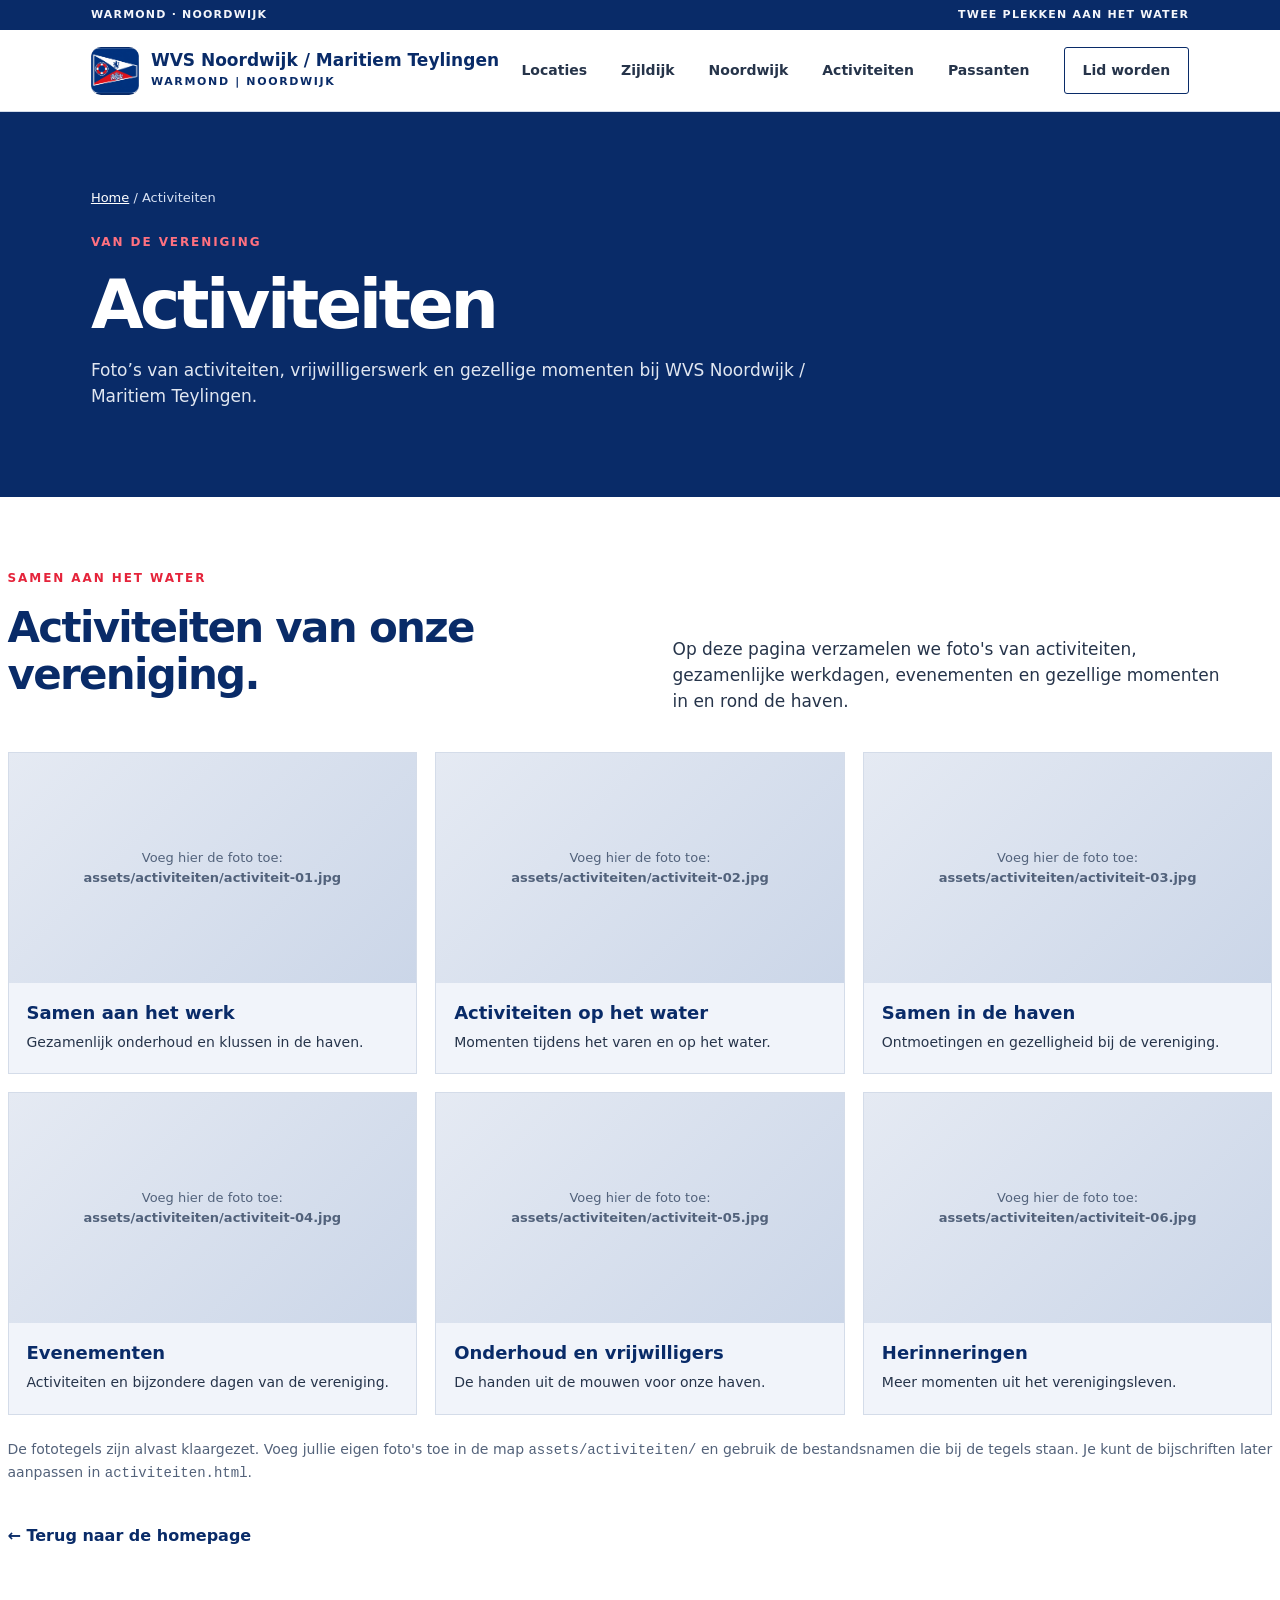
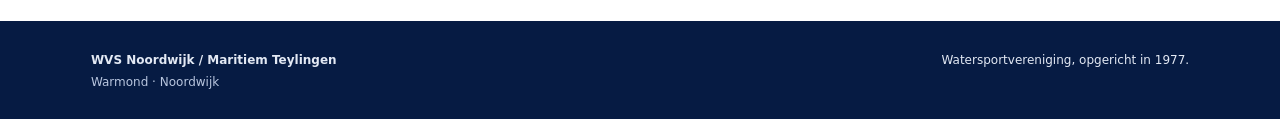
==== activiteiten.html @ 2f52b484 "Add files via upload" ====
<!doctype html><html lang="nl"><head><meta charset="utf-8"><meta name="viewport" content="width=device-width, initial-scale=1"><meta name="description" content="Activiteiten – WVS Noordwijk / Maritiem Teylingen"><title>Activiteiten | WVS Noordwijk / Maritiem Teylingen</title><link rel="stylesheet" href="styles.css"><link rel="icon" type="image/png" href="assets/favicon.png"></head><body><div class="topbar"><div>WARMOND · NOORDWIJK</div><div>TWEE PLEKKEN AAN HET WATER</div></div>
<header class="site-header">
  <a class="brand" href="index.html" aria-label="WVS Noordwijk / Maritiem Teylingen home"><span class="brand-mark"><img src="assets/logo-maritiem.png" alt="Logo Maritiem Teylingen"></span><span><strong>WVS Noordwijk / Maritiem Teylingen</strong><small>WARMOND | NOORDWIJK</small></span></a>
  <button class="menu-toggle" aria-expanded="false" aria-controls="main-nav">Menu</button>
  <nav id="main-nav"><a href="index.html#locaties">Locaties</a><a href="zijldijk.html">Zijldijk</a><a href="noordwijk.html">Noordwijk</a><a href="activiteiten.html">Activiteiten</a><a href="index.html#passanten">Passanten</a><a class="nav-button" href="index.html#lid-worden">Lid worden</a></nav>
</header><main><section class="page-hero"><div class="breadcrumb"><a href="index.html">Home</a> / Activiteiten</div><p class="eyebrow">VAN DE VERENIGING</p><h1>Activiteiten</h1><p class="lead">Foto’s van activiteiten, vrijwilligerswerk en gezellige momenten bij WVS Noordwijk / Maritiem Teylingen.</p></section><section class="page-content"><div class="intro"><div><p class="eyebrow">SAMEN AAN HET WATER</p><h2>Activiteiten van onze vereniging.</h2></div><p>Op deze pagina verzamelen we foto's van activiteiten, gezamenlijke werkdagen, evenementen en gezellige momenten in en rond de haven.</p></div><div class="activity-gallery">
<article class="activity-tile"><div class="activity-photo"><img data-optional-photo src="assets/activiteiten/activiteit-01.jpg" alt="Samen aan het werk"><div class="photo-placeholder" style="display:none">Voeg hier de foto toe:<br><strong>assets/activiteiten/activiteit-01.jpg</strong></div></div><div class="activity-caption"><h3>Samen aan het werk</h3><p>Gezamenlijk onderhoud en klussen in de haven.</p></div></article><article class="activity-tile"><div class="activity-photo"><img data-optional-photo src="assets/activiteiten/activiteit-02.jpg" alt="Activiteiten op het water"><div class="photo-placeholder" style="display:none">Voeg hier de foto toe:<br><strong>assets/activiteiten/activiteit-02.jpg</strong></div></div><div class="activity-caption"><h3>Activiteiten op het water</h3><p>Momenten tijdens het varen en op het water.</p></div></article><article class="activity-tile"><div class="activity-photo"><img data-optional-photo src="assets/activiteiten/activiteit-03.jpg" alt="Samen in de haven"><div class="photo-placeholder" style="display:none">Voeg hier de foto toe:<br><strong>assets/activiteiten/activiteit-03.jpg</strong></div></div><div class="activity-caption"><h3>Samen in de haven</h3><p>Ontmoetingen en gezelligheid bij de vereniging.</p></div></article><article class="activity-tile"><div class="activity-photo"><img data-optional-photo src="assets/activiteiten/activiteit-04.jpg" alt="Evenementen"><div class="photo-placeholder" style="display:none">Voeg hier de foto toe:<br><strong>assets/activiteiten/activiteit-04.jpg</strong></div></div><div class="activity-caption"><h3>Evenementen</h3><p>Activiteiten en bijzondere dagen van de vereniging.</p></div></article><article class="activity-tile"><div class="activity-photo"><img data-optional-photo src="assets/activiteiten/activiteit-05.jpg" alt="Onderhoud en vrijwilligers"><div class="photo-placeholder" style="display:none">Voeg hier de foto toe:<br><strong>assets/activiteiten/activiteit-05.jpg</strong></div></div><div class="activity-caption"><h3>Onderhoud en vrijwilligers</h3><p>De handen uit de mouwen voor onze haven.</p></div></article><article class="activity-tile"><div class="activity-photo"><img data-optional-photo src="assets/activiteiten/activiteit-06.jpg" alt="Herinneringen"><div class="photo-placeholder" style="display:none">Voeg hier de foto toe:<br><strong>assets/activiteiten/activiteit-06.jpg</strong></div></div><div class="activity-caption"><h3>Herinneringen</h3><p>Meer momenten uit het verenigingsleven.</p></div></article></div><p class="activity-note">De fototegels zijn alvast klaargezet. Voeg jullie eigen foto's toe in de map <code>assets/activiteiten/</code> en gebruik de bestandsnamen die bij de tegels staan. Je kunt de bijschriften later aanpassen in <code>activiteiten.html</code>.</p><a class="back-link" href="index.html">← Terug naar de homepage</a></section></main><footer><div><strong>WVS Noordwijk / Maritiem Teylingen</strong><span>Warmond · Noordwijk</span></div><div>Watersportvereniging, opgericht in 1977.</div></footer>
<script src="script.js"></script></body></html>
---- styles.css ----
:root{--navy:#092b68;--red:#e5243b;--text:#26344a;--aqua:#e5243b;--aqua-light:#f1f4fa;--line:#d4dce9;--max:1265px}
*{box-sizing:border-box}html{scroll-behavior:smooth}body{margin:0;font-family:Inter,ui-sans-serif,system-ui,-apple-system,"Segoe UI",sans-serif;color:var(--text);background:#ffffff;line-height:1.55}a{color:inherit}.topbar{height:30px;background:var(--navy);color:#f4f6fb;display:flex;justify-content:space-between;align-items:center;padding:0 7.1%;font-size:11px;letter-spacing:.11em;font-weight:700}.site-header{height:82px;background:#fff;border-bottom:1px solid #d4dce9;display:flex;align-items:center;justify-content:space-between;padding:0 max(7.1%,calc((100vw - var(--max))/2));position:sticky;top:0;z-index:20}.brand{display:flex;align-items:center;gap:12px;text-decoration:none;color:var(--navy)}.brand-mark{width:48px;height:48px;flex:0 0 48px;border-radius:10px;background:var(--navy);display:grid;place-items:center;overflow:hidden}.brand-mark img{display:block;width:100%;height:100%;object-fit:contain}.brand strong{display:block;font-size:17px;line-height:1.1}.brand small{display:block;font-size:11px;letter-spacing:.15em;color:#092b68;font-weight:800;margin-top:3px}nav{display:flex;align-items:center;gap:34px;font-size:14px;font-weight:750}nav a{text-decoration:none}.nav-button{border:1px solid var(--navy);padding:12px 18px;border-radius:3px}.menu-toggle{display:none}.hero{min-height:620px;display:grid;grid-template-columns:46% 54%;background:var(--navy);color:#fff}.hero-copy{padding:116px max(40px,calc((100vw - var(--max))/2)) 80px max(40px,calc((100vw - var(--max))/2))}.hero h1{font-size:72px;line-height:1.02;letter-spacing:-.055em;margin:30px 0 22px;font-weight:800}.hero h1 span{color:var(--aqua)}.eyebrow{font-size:12px;letter-spacing:.16em;font-weight:800;color:#e5243b;margin:0 0 18px}.hero .eyebrow{color:var(--aqua)}.lead{font-size:17px;max-width:440px;color:#e1e7f1}.actions{display:flex;gap:12px;margin-top:34px}.button{display:inline-block;text-decoration:none;padding:14px 21px;border-radius:3px;font-weight:800;font-size:14px}.button-primary{background:var(--aqua);color:var(--navy)}.button-outline{border:1px solid #a9b8d3;color:#fff}.hero-image{position:relative;overflow:hidden}.hero-image img{width:100%;height:100%;object-fit:cover;display:block}.image-caption{position:absolute;bottom:30px;left:34px;color:#fff;font-size:12px;letter-spacing:.12em;font-weight:800}.section{max-width:var(--max);margin:auto;padding:86px 0}.intro{display:grid;grid-template-columns:1fr 1fr;gap:65px;align-items:end}.intro h2,.destination h2,.membership h2,.safety h2,.contact h2{margin:0;font-size:47px;line-height:1.08;letter-spacing:-.045em;color:var(--navy)}.intro>p{font-size:17px;max-width:560px;margin:0 0 3px}.locations{display:grid;grid-template-columns:1fr 1fr;gap:20px;padding-top:0}.location-card{background:#fff;border:1px solid var(--line)}.location-card>img{display:block;width:100%;height:310px;object-fit:cover}.card-body{padding:30px 32px 35px}.card-number{color:#092b68;font-size:12px;letter-spacing:.14em;font-weight:800}.card-body h3{font-size:29px;line-height:1.1;color:var(--navy);margin:16px 0}.card-body p{font-size:16px}.card-body a{display:inline-block;margin-top:10px;color:#092b68;font-weight:800;text-decoration:none}.destination{max-width:none;background:var(--aqua-light);display:grid;grid-template-columns:1fr 1fr;gap:70px;padding-left:max(7.1%,calc((100vw - var(--max))/2));padding-right:max(7.1%,calc((100vw - var(--max))/2))}.destination-list{border:1px solid #d4dce9;background:#fff}.destination-list a{display:flex;justify-content:space-between;align-items:center;padding:25px;border-bottom:1px solid #d4dce9;text-decoration:none}.destination-list a:last-child{border-bottom:0}.destination-list small{display:block;color:#e5243b;font-weight:800;letter-spacing:.13em;font-size:11px}.destination-list strong{display:block;color:var(--navy);font-size:20px;margin-top:5px}.destination-list b{font-size:24px;font-weight:400}.info-grid{display:grid;grid-template-columns:1fr 1fr;gap:80px}.info-grid article{padding-right:30px}.info-grid h2,.practical h2{font-size:42px;line-height:1.08;letter-spacing:-.04em;color:var(--navy);margin:0 0 22px}.info-grid p,.practical p,.membership p,.safety p{font-size:16px}.info-grid a,.membership a,.contact a{color:#092b68;font-weight:700}.practical{max-width:none;background:#fff;padding-left:max(7.1%,calc((100vw - var(--max))/2));padding-right:max(7.1%,calc((100vw - var(--max))/2))}.practical-grid{display:grid;grid-template-columns:repeat(4,1fr);gap:18px;margin-top:40px}.practical-grid article{border-top:2px solid var(--navy);padding-top:20px}.practical-grid h3{color:var(--navy);font-size:19px}.membership{display:grid;grid-template-columns:1fr 1fr;gap:70px}.membership-copy{max-width:590px}.safety{max-width:none;background:var(--navy);color:#dcebec;display:grid;grid-template-columns:1fr 1fr;gap:70px;padding-left:max(7.1%,calc((100vw - var(--max))/2));padding-right:max(7.1%,calc((100vw - var(--max))/2))}.safety h2{color:#fff}.safety .eyebrow{color:#ff7180}.contact{display:grid;grid-template-columns:1fr 1fr;gap:70px}.contact h2{font-size:45px}.contact-details{display:grid;grid-template-columns:1fr 1fr;gap:30px}.contact-details small{font-size:11px;letter-spacing:.12em;color:#17657c;font-weight:800}.contact-details p{margin-top:6px}footer{background:#061b43;color:#e3e9f4;display:flex;justify-content:space-between;gap:30px;padding:30px max(7.1%,calc((100vw - var(--max))/2));font-size:12px}footer strong,footer span{display:block}footer span{color:#b9c6df;margin-top:3px}
@media(max-width:900px){.topbar{padding:0 20px}.topbar div:last-child{display:none}.site-header{padding:0 20px}nav{display:none;position:absolute;left:0;right:0;top:82px;background:#fff;padding:20px;flex-direction:column;align-items:stretch;gap:10px;border-bottom:1px solid var(--line)}nav.open{display:flex}.menu-toggle{display:block;background:#fff;border:1px solid var(--navy);padding:9px 13px;font-weight:800}.hero{grid-template-columns:1fr}.hero-copy{padding:75px 24px 55px}.hero h1{font-size:55px}.hero-image{height:420px}.section{padding:65px 24px}.intro,.locations,.destination,.info-grid,.membership,.safety,.contact{grid-template-columns:1fr;gap:35px}.destination,.practical,.safety{padding-left:24px;padding-right:24px}.practical-grid{grid-template-columns:1fr 1fr}.contact-details{grid-template-columns:1fr}footer{padding:28px 24px;flex-direction:column}}
@media(max-width:560px){.hero h1{font-size:48px}.actions{flex-direction:column}.actions .button{text-align:center}.intro h2,.destination h2,.membership h2,.safety h2,.contact h2{font-size:38px}.location-card>img{height:230px}.practical-grid{grid-template-columns:1fr}}
/* Maritiem Teylingen logo-thema: marineblauw, rood en wit */
nav a:hover,.info-grid a:hover,.membership a:hover,.contact a:hover{color:var(--red)}
.nav-button:hover{background:var(--navy);color:#fff}
.button-primary{background:var(--red);color:#fff}

/* Uitbreiding: zelfstandige locatie- en activiteitenpagina's */
.welcome-copy{max-width:900px}.welcome-copy h2{font-size:clamp(32px,4vw,47px);line-height:1.08;color:var(--navy);letter-spacing:-.04em;margin:0 0 24px}.welcome-copy p:not(.eyebrow){font-size:16px}
.card-number{display:none!important}.location-card{display:flex;flex-direction:column}.location-card .card-body{display:flex;flex-direction:column;align-items:flex-start;flex:1}.location-card .card-body>a{margin-top:auto;padding-top:18px}.location-card .card-body>a:hover{color:var(--red)}
.page-hero{background:var(--navy);color:#fff;padding:76px max(7.1%,calc((100vw - var(--max))/2)) 70px}.page-hero h1{font-size:clamp(42px,6vw,68px);line-height:1.02;letter-spacing:-.05em;margin:18px 0}.page-hero .lead{max-width:760px}.page-hero .eyebrow{color:#ff7180}.breadcrumb{font-size:13px;margin-bottom:25px;color:#d8e2f4}.breadcrumb a{color:#fff}.page-content{max-width:var(--max);margin:auto;padding:72px 0}.page-content h2{color:var(--navy);font-size:clamp(30px,4vw,42px);line-height:1.1;letter-spacing:-.04em;margin:0 0 20px}.page-content h3{color:var(--navy)}.page-columns{display:grid;grid-template-columns:1.1fr .9fr;gap:65px;align-items:start}.detail-panel{padding:28px;border:1px solid var(--line);background:#f8faff}.detail-panel p:first-child{margin-top:0}.detail-panel a,.page-content a:not(.button){color:var(--navy);font-weight:700}.map-link{display:inline-flex;margin-top:12px}.activity-gallery{display:grid;grid-template-columns:repeat(3,minmax(0,1fr));gap:18px;margin-top:34px}.activity-tile{border:1px solid var(--line);background:#f1f4fa;min-width:0}.activity-photo{height:230px;background:linear-gradient(135deg,#e5eaf3,#cbd6e8);position:relative;overflow:hidden;display:grid;place-items:center}.activity-photo img{display:block;width:100%;height:100%;object-fit:cover}.photo-placeholder{padding:18px;text-align:center;color:#52627b;font-size:13px}.activity-caption{padding:16px 18px 20px}.activity-caption h3{margin:0 0 5px;font-size:18px}.activity-caption p{margin:0;font-size:14px}.activity-note{margin-top:24px;color:#53627a;font-size:14px}.back-link{display:inline-block;margin-top:26px;text-decoration:none;font-weight:800;color:var(--navy)}.back-link:hover{color:var(--red)}.site-header .brand strong{max-width:390px}.nav-current{color:var(--red)}
@media(max-width:900px){.page-hero{padding:55px 24px}.page-content{padding:55px 24px}.page-columns{grid-template-columns:1fr;gap:28px}.activity-gallery{grid-template-columns:repeat(2,minmax(0,1fr))}.site-header .brand strong{max-width:250px;font-size:15px}}
@media(max-width:560px){.activity-gallery{grid-template-columns:1fr}.activity-photo{height:240px}.site-header .brand strong{max-width:205px;font-size:13px}.brand-mark{width:42px;height:42px;flex-basis:42px}}
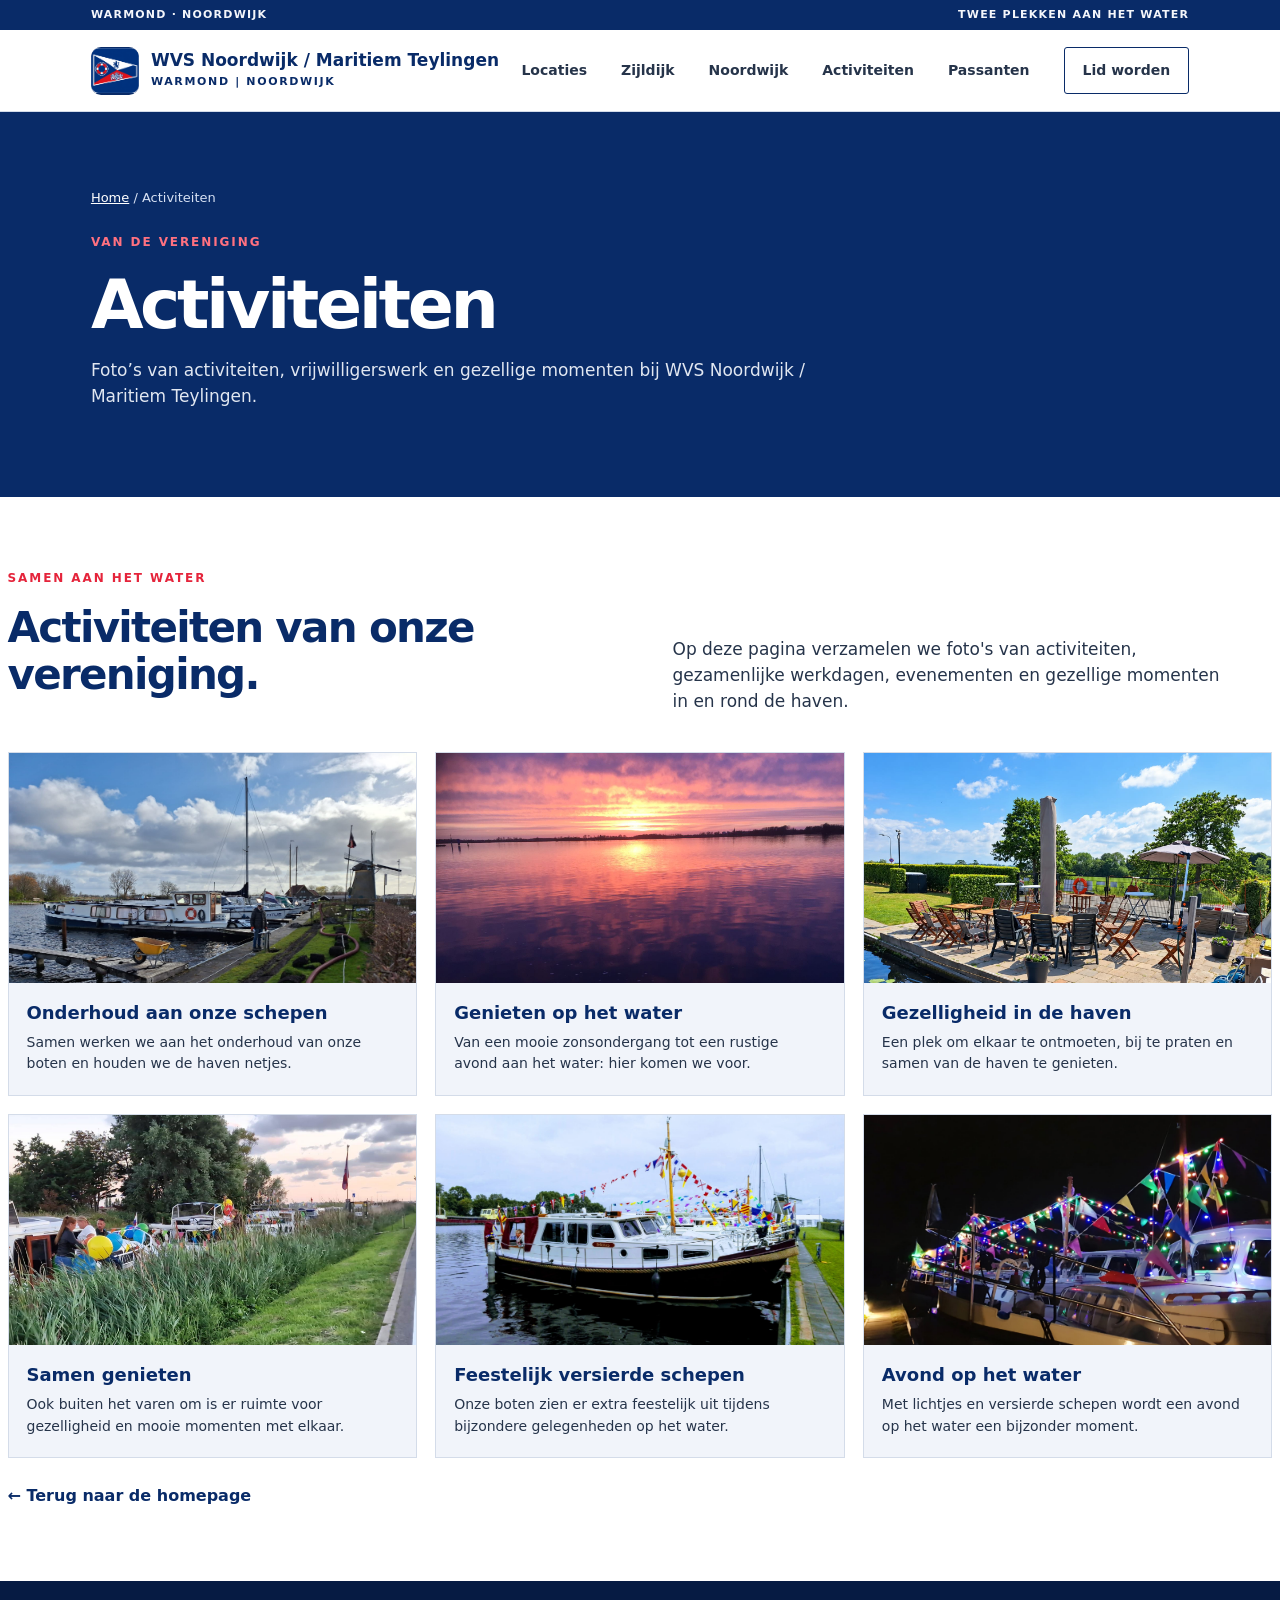
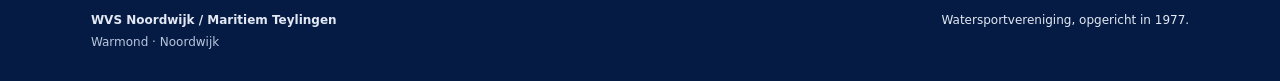
==== commit b14395a9: "Add files via upload" ====
--- a/activiteiten.html
+++ b/activiteiten.html
@@ -4,5 +4,5 @@
   <button class="menu-toggle" aria-expanded="false" aria-controls="main-nav">Menu</button>
   <nav id="main-nav"><a href="index.html#locaties">Locaties</a><a href="zijldijk.html">Zijldijk</a><a href="noordwijk.html">Noordwijk</a><a href="activiteiten.html">Activiteiten</a><a href="index.html#passanten">Passanten</a><a class="nav-button" href="index.html#lid-worden">Lid worden</a></nav>
 </header><main><section class="page-hero"><div class="breadcrumb"><a href="index.html">Home</a> / Activiteiten</div><p class="eyebrow">VAN DE VERENIGING</p><h1>Activiteiten</h1><p class="lead">Foto’s van activiteiten, vrijwilligerswerk en gezellige momenten bij WVS Noordwijk / Maritiem Teylingen.</p></section><section class="page-content"><div class="intro"><div><p class="eyebrow">SAMEN AAN HET WATER</p><h2>Activiteiten van onze vereniging.</h2></div><p>Op deze pagina verzamelen we foto's van activiteiten, gezamenlijke werkdagen, evenementen en gezellige momenten in en rond de haven.</p></div><div class="activity-gallery">
-<article class="activity-tile"><div class="activity-photo"><img data-optional-photo src="assets/activiteiten/activiteit-01.jpg" alt="Samen aan het werk"><div class="photo-placeholder" style="display:none">Voeg hier de foto toe:<br><strong>assets/activiteiten/activiteit-01.jpg</strong></div></div><div class="activity-caption"><h3>Samen aan het werk</h3><p>Gezamenlijk onderhoud en klussen in de haven.</p></div></article><article class="activity-tile"><div class="activity-photo"><img data-optional-photo src="assets/activiteiten/activiteit-02.jpg" alt="Activiteiten op het water"><div class="photo-placeholder" style="display:none">Voeg hier de foto toe:<br><strong>assets/activiteiten/activiteit-02.jpg</strong></div></div><div class="activity-caption"><h3>Activiteiten op het water</h3><p>Momenten tijdens het varen en op het water.</p></div></article><article class="activity-tile"><div class="activity-photo"><img data-optional-photo src="assets/activiteiten/activiteit-03.jpg" alt="Samen in de haven"><div class="photo-placeholder" style="display:none">Voeg hier de foto toe:<br><strong>assets/activiteiten/activiteit-03.jpg</strong></div></div><div class="activity-caption"><h3>Samen in de haven</h3><p>Ontmoetingen en gezelligheid bij de vereniging.</p></div></article><article class="activity-tile"><div class="activity-photo"><img data-optional-photo src="assets/activiteiten/activiteit-04.jpg" alt="Evenementen"><div class="photo-placeholder" style="display:none">Voeg hier de foto toe:<br><strong>assets/activiteiten/activiteit-04.jpg</strong></div></div><div class="activity-caption"><h3>Evenementen</h3><p>Activiteiten en bijzondere dagen van de vereniging.</p></div></article><article class="activity-tile"><div class="activity-photo"><img data-optional-photo src="assets/activiteiten/activiteit-05.jpg" alt="Onderhoud en vrijwilligers"><div class="photo-placeholder" style="display:none">Voeg hier de foto toe:<br><strong>assets/activiteiten/activiteit-05.jpg</strong></div></div><div class="activity-caption"><h3>Onderhoud en vrijwilligers</h3><p>De handen uit de mouwen voor onze haven.</p></div></article><article class="activity-tile"><div class="activity-photo"><img data-optional-photo src="assets/activiteiten/activiteit-06.jpg" alt="Herinneringen"><div class="photo-placeholder" style="display:none">Voeg hier de foto toe:<br><strong>assets/activiteiten/activiteit-06.jpg</strong></div></div><div class="activity-caption"><h3>Herinneringen</h3><p>Meer momenten uit het verenigingsleven.</p></div></article></div><p class="activity-note">De fototegels zijn alvast klaargezet. Voeg jullie eigen foto's toe in de map <code>assets/activiteiten/</code> en gebruik de bestandsnamen die bij de tegels staan. Je kunt de bijschriften later aanpassen in <code>activiteiten.html</code>.</p><a class="back-link" href="index.html">← Terug naar de homepage</a></section></main><footer><div><strong>WVS Noordwijk / Maritiem Teylingen</strong><span>Warmond · Noordwijk</span></div><div>Watersportvereniging, opgericht in 1977.</div></footer>
+<article class="activity-tile"><div class="activity-photo"><img data-optional-photo src="assets/activiteiten/activiteit-01.jpg" alt="Onderhoud aan een schip in de haven"><div class="photo-placeholder" style="display:none">Voeg hier de foto toe:<br><strong>assets/activiteiten/activiteit-01.jpg</strong></div></div><div class="activity-caption"><h3>Onderhoud aan onze schepen</h3><p>Samen werken we aan het onderhoud van onze boten en houden we de haven netjes.</p></div></article><article class="activity-tile"><div class="activity-photo"><img data-optional-photo src="assets/activiteiten/activiteit-02.jpg" alt="Zonsondergang boven het water"><div class="photo-placeholder" style="display:none">Voeg hier de foto toe:<br><strong>assets/activiteiten/activiteit-02.jpg</strong></div></div><div class="activity-caption"><h3>Genieten op het water</h3><p>Van een mooie zonsondergang tot een rustige avond aan het water: hier komen we voor.</p></div></article><article class="activity-tile"><div class="activity-photo"><img data-optional-photo src="assets/activiteiten/activiteit-03.jpg" alt="Gezellig samenzijn op het haventerras"><div class="photo-placeholder" style="display:none">Voeg hier de foto toe:<br><strong>assets/activiteiten/activiteit-03.jpg</strong></div></div><div class="activity-caption"><h3>Gezelligheid in de haven</h3><p>Een plek om elkaar te ontmoeten, bij te praten en samen van de haven te genieten.</p></div></article><article class="activity-tile"><div class="activity-photo"><img data-optional-photo src="assets/activiteiten/activiteit-04.jpg" alt="Gezellig samenzijn bij de boten"><div class="photo-placeholder" style="display:none">Voeg hier de foto toe:<br><strong>assets/activiteiten/activiteit-04.jpg</strong></div></div><div class="activity-caption"><h3>Samen genieten</h3><p>Ook buiten het varen om is er ruimte voor gezelligheid en mooie momenten met elkaar.</p></div></article><article class="activity-tile"><div class="activity-photo"><img data-optional-photo src="assets/activiteiten/activiteit-05.jpg" alt="Feestelijk versierde boot in de haven"><div class="photo-placeholder" style="display:none">Voeg hier de foto toe:<br><strong>assets/activiteiten/activiteit-05.jpg</strong></div></div><div class="activity-caption"><h3>Feestelijk versierde schepen</h3><p>Onze boten zien er extra feestelijk uit tijdens bijzondere gelegenheden op het water.</p></div></article><article class="activity-tile"><div class="activity-photo"><img data-optional-photo src="assets/activiteiten/activiteit-06.jpg" alt="Verlichte boten tijdens een avond op het water"><div class="photo-placeholder" style="display:none">Voeg hier de foto toe:<br><strong>assets/activiteiten/activiteit-06.jpg</strong></div></div><div class="activity-caption"><h3>Avond op het water</h3><p>Met lichtjes en versierde schepen wordt een avond op het water een bijzonder moment.</p></div></article></div><a class="back-link" href="index.html">← Terug naar de homepage</a></section></main><footer><div><strong>WVS Noordwijk / Maritiem Teylingen</strong><span>Warmond · Noordwijk</span></div><div>Watersportvereniging, opgericht in 1977.</div></footer>
 <script src="script.js"></script></body></html>
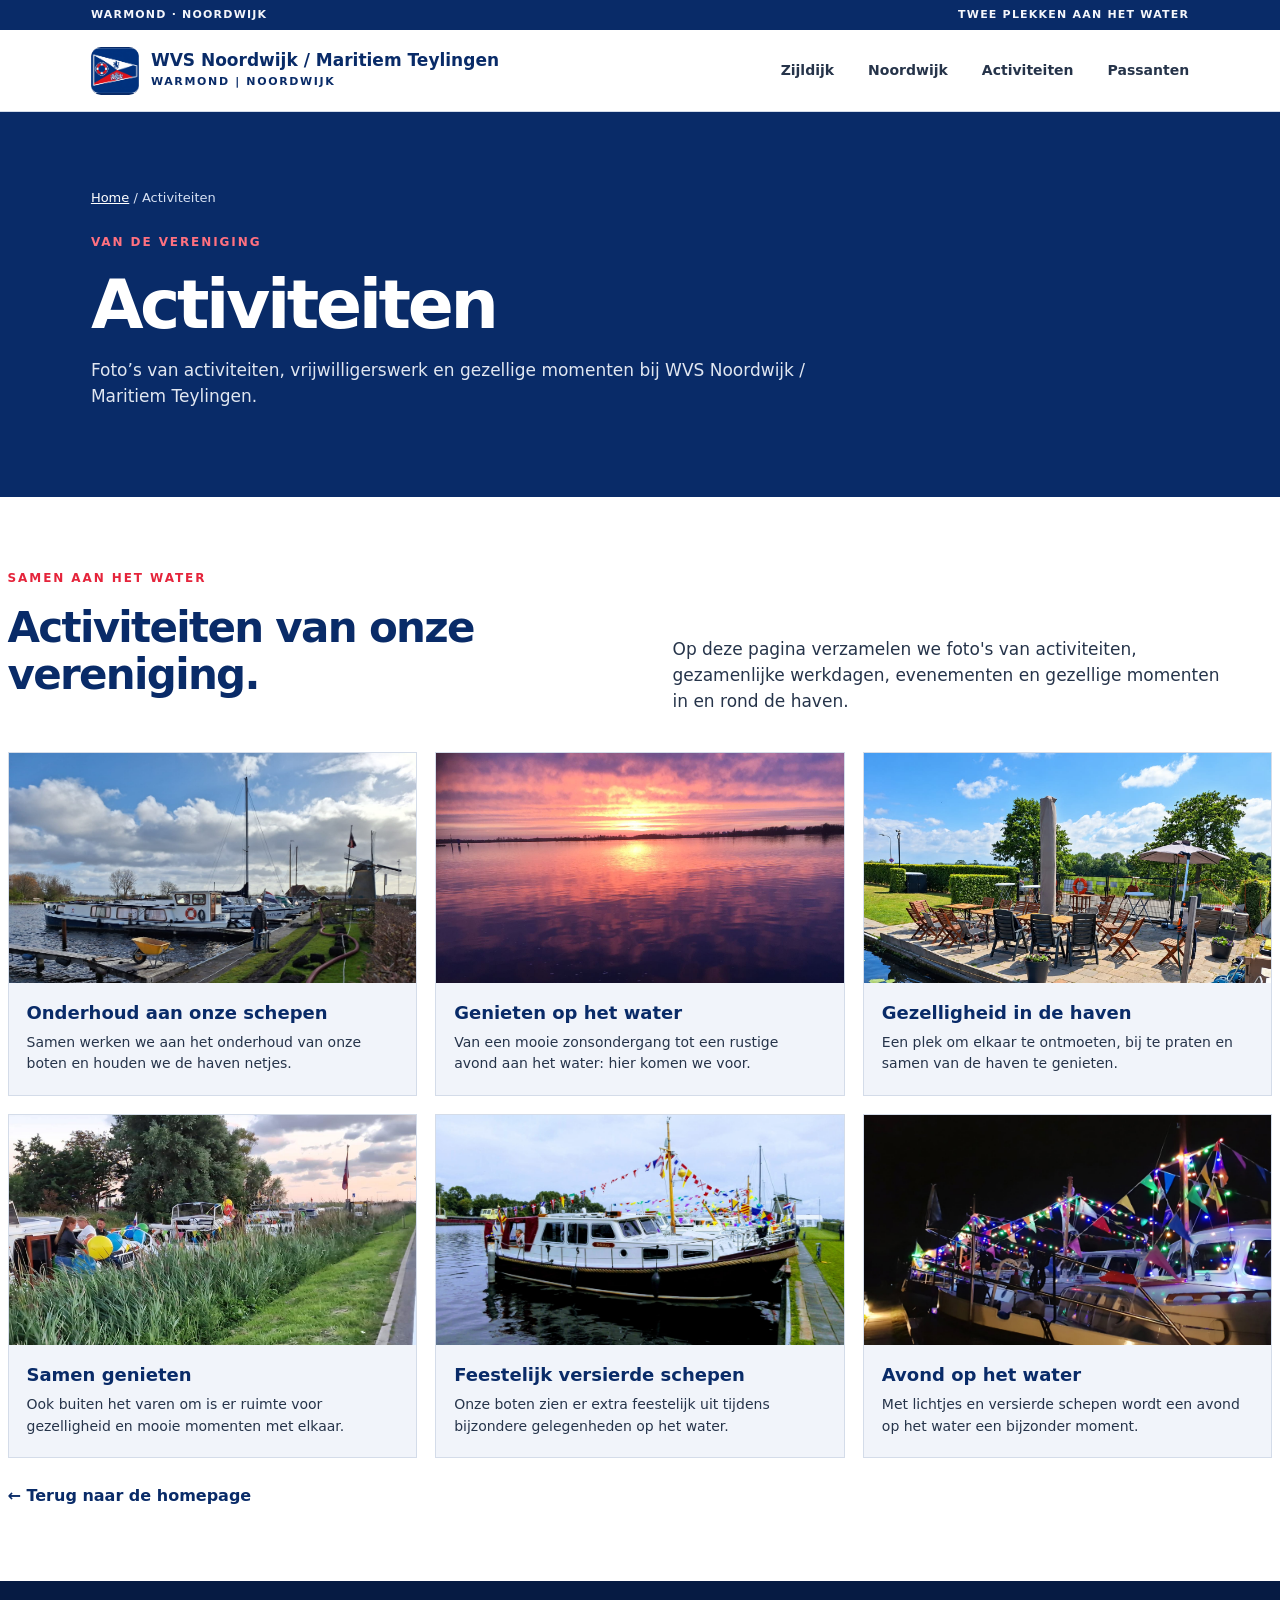
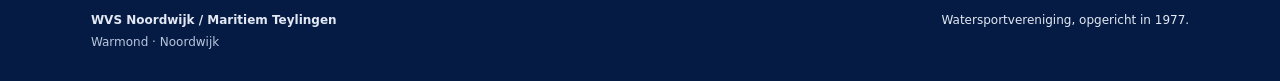
==== commit b35a51ec: "Update activiteiten.html" ====
--- a/activiteiten.html
+++ b/activiteiten.html
@@ -2,7 +2,7 @@
 <header class="site-header">
   <a class="brand" href="index.html" aria-label="WVS Noordwijk / Maritiem Teylingen home"><span class="brand-mark"><img src="assets/logo-maritiem.png" alt="Logo Maritiem Teylingen"></span><span><strong>WVS Noordwijk / Maritiem Teylingen</strong><small>WARMOND | NOORDWIJK</small></span></a>
   <button class="menu-toggle" aria-expanded="false" aria-controls="main-nav">Menu</button>
-  <nav id="main-nav"><a href="index.html#locaties">Locaties</a><a href="zijldijk.html">Zijldijk</a><a href="noordwijk.html">Noordwijk</a><a href="activiteiten.html">Activiteiten</a><a href="index.html#passanten">Passanten</a><a class="nav-button" href="index.html#lid-worden">Lid worden</a></nav>
+  <nav id="main-nav"><a href="zijldijk.html">Zijldijk</a><a href="noordwijk.html">Noordwijk</a><a href="activiteiten.html">Activiteiten</a><a href="index.html#passanten">Passanten</a></nav>
 </header><main><section class="page-hero"><div class="breadcrumb"><a href="index.html">Home</a> / Activiteiten</div><p class="eyebrow">VAN DE VERENIGING</p><h1>Activiteiten</h1><p class="lead">Foto’s van activiteiten, vrijwilligerswerk en gezellige momenten bij WVS Noordwijk / Maritiem Teylingen.</p></section><section class="page-content"><div class="intro"><div><p class="eyebrow">SAMEN AAN HET WATER</p><h2>Activiteiten van onze vereniging.</h2></div><p>Op deze pagina verzamelen we foto's van activiteiten, gezamenlijke werkdagen, evenementen en gezellige momenten in en rond de haven.</p></div><div class="activity-gallery">
 <article class="activity-tile"><div class="activity-photo"><img data-optional-photo src="assets/activiteiten/activiteit-01.jpg" alt="Onderhoud aan een schip in de haven"><div class="photo-placeholder" style="display:none">Voeg hier de foto toe:<br><strong>assets/activiteiten/activiteit-01.jpg</strong></div></div><div class="activity-caption"><h3>Onderhoud aan onze schepen</h3><p>Samen werken we aan het onderhoud van onze boten en houden we de haven netjes.</p></div></article><article class="activity-tile"><div class="activity-photo"><img data-optional-photo src="assets/activiteiten/activiteit-02.jpg" alt="Zonsondergang boven het water"><div class="photo-placeholder" style="display:none">Voeg hier de foto toe:<br><strong>assets/activiteiten/activiteit-02.jpg</strong></div></div><div class="activity-caption"><h3>Genieten op het water</h3><p>Van een mooie zonsondergang tot een rustige avond aan het water: hier komen we voor.</p></div></article><article class="activity-tile"><div class="activity-photo"><img data-optional-photo src="assets/activiteiten/activiteit-03.jpg" alt="Gezellig samenzijn op het haventerras"><div class="photo-placeholder" style="display:none">Voeg hier de foto toe:<br><strong>assets/activiteiten/activiteit-03.jpg</strong></div></div><div class="activity-caption"><h3>Gezelligheid in de haven</h3><p>Een plek om elkaar te ontmoeten, bij te praten en samen van de haven te genieten.</p></div></article><article class="activity-tile"><div class="activity-photo"><img data-optional-photo src="assets/activiteiten/activiteit-04.jpg" alt="Gezellig samenzijn bij de boten"><div class="photo-placeholder" style="display:none">Voeg hier de foto toe:<br><strong>assets/activiteiten/activiteit-04.jpg</strong></div></div><div class="activity-caption"><h3>Samen genieten</h3><p>Ook buiten het varen om is er ruimte voor gezelligheid en mooie momenten met elkaar.</p></div></article><article class="activity-tile"><div class="activity-photo"><img data-optional-photo src="assets/activiteiten/activiteit-05.jpg" alt="Feestelijk versierde boot in de haven"><div class="photo-placeholder" style="display:none">Voeg hier de foto toe:<br><strong>assets/activiteiten/activiteit-05.jpg</strong></div></div><div class="activity-caption"><h3>Feestelijk versierde schepen</h3><p>Onze boten zien er extra feestelijk uit tijdens bijzondere gelegenheden op het water.</p></div></article><article class="activity-tile"><div class="activity-photo"><img data-optional-photo src="assets/activiteiten/activiteit-06.jpg" alt="Verlichte boten tijdens een avond op het water"><div class="photo-placeholder" style="display:none">Voeg hier de foto toe:<br><strong>assets/activiteiten/activiteit-06.jpg</strong></div></div><div class="activity-caption"><h3>Avond op het water</h3><p>Met lichtjes en versierde schepen wordt een avond op het water een bijzonder moment.</p></div></article></div><a class="back-link" href="index.html">← Terug naar de homepage</a></section></main><footer><div><strong>WVS Noordwijk / Maritiem Teylingen</strong><span>Warmond · Noordwijk</span></div><div>Watersportvereniging, opgericht in 1977.</div></footer>
-<script src="script.js"></script></body></html>+<script src="script.js"></script></body></html>
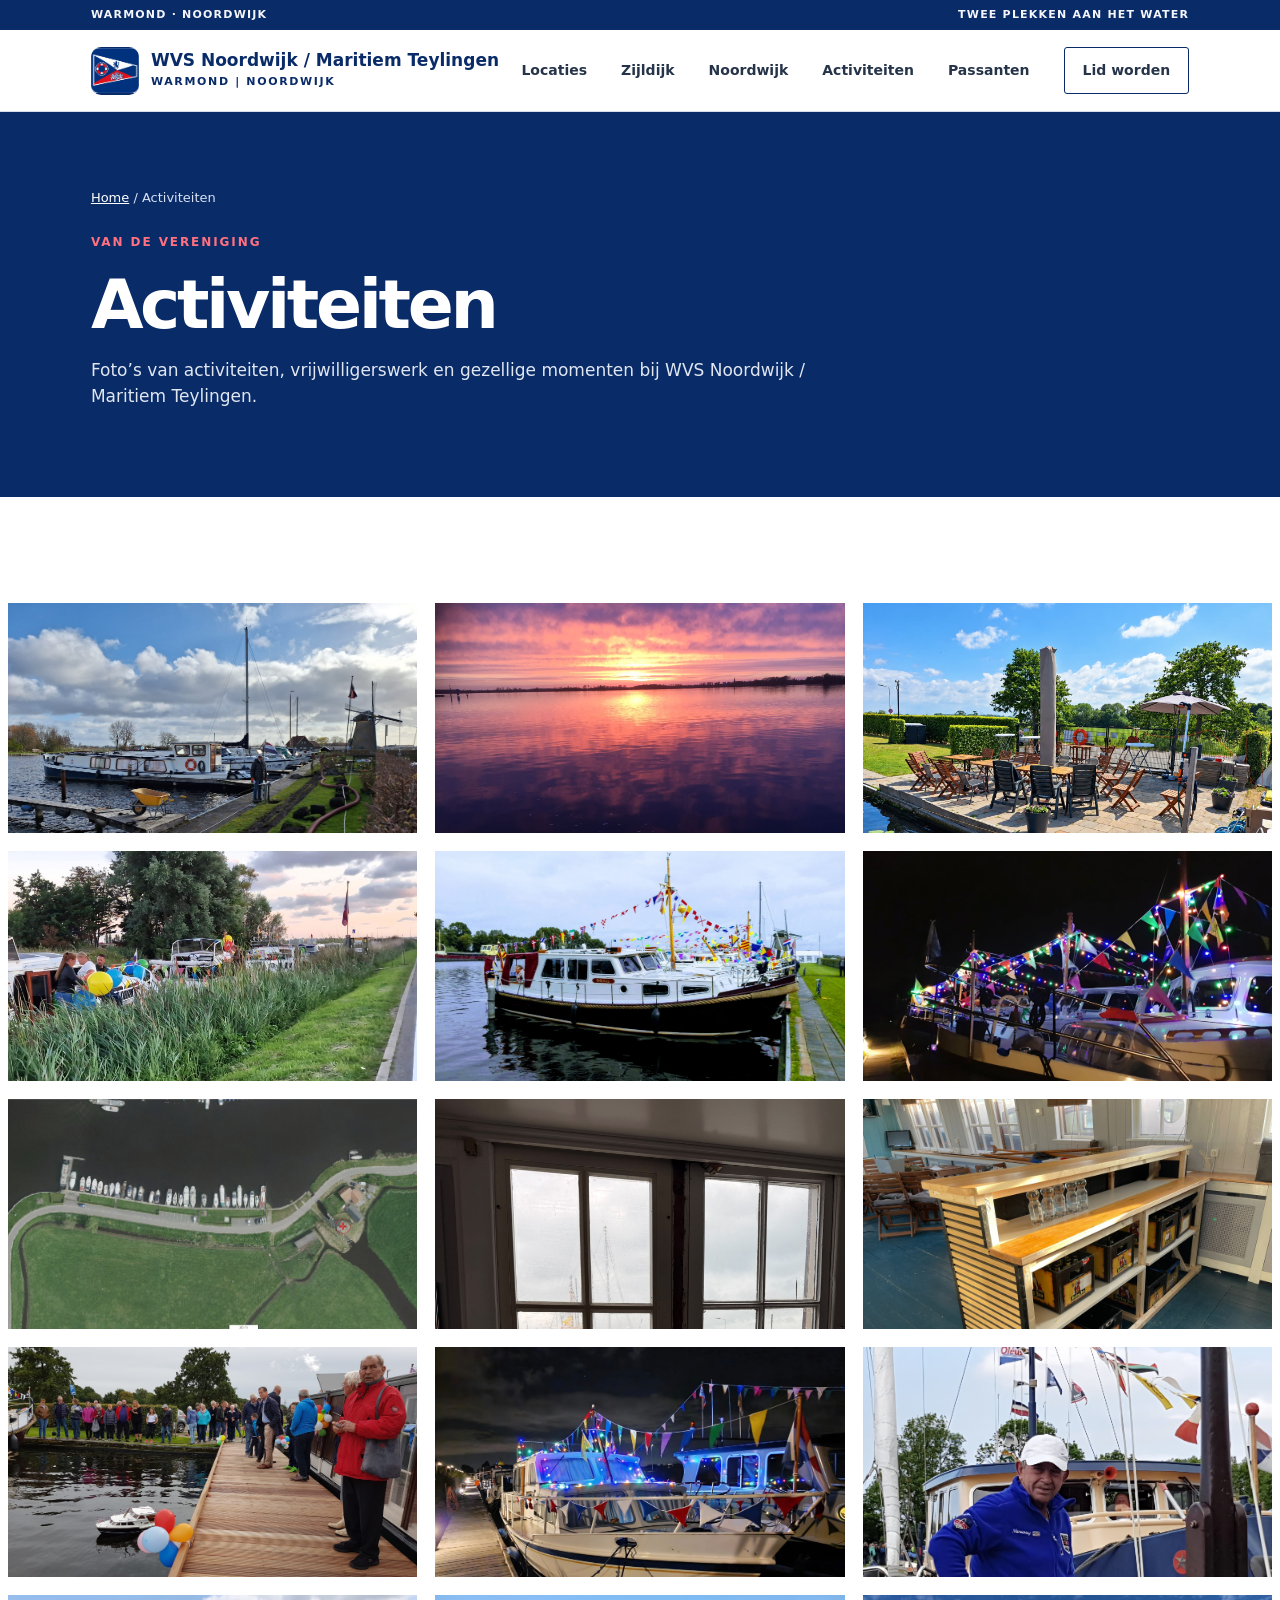
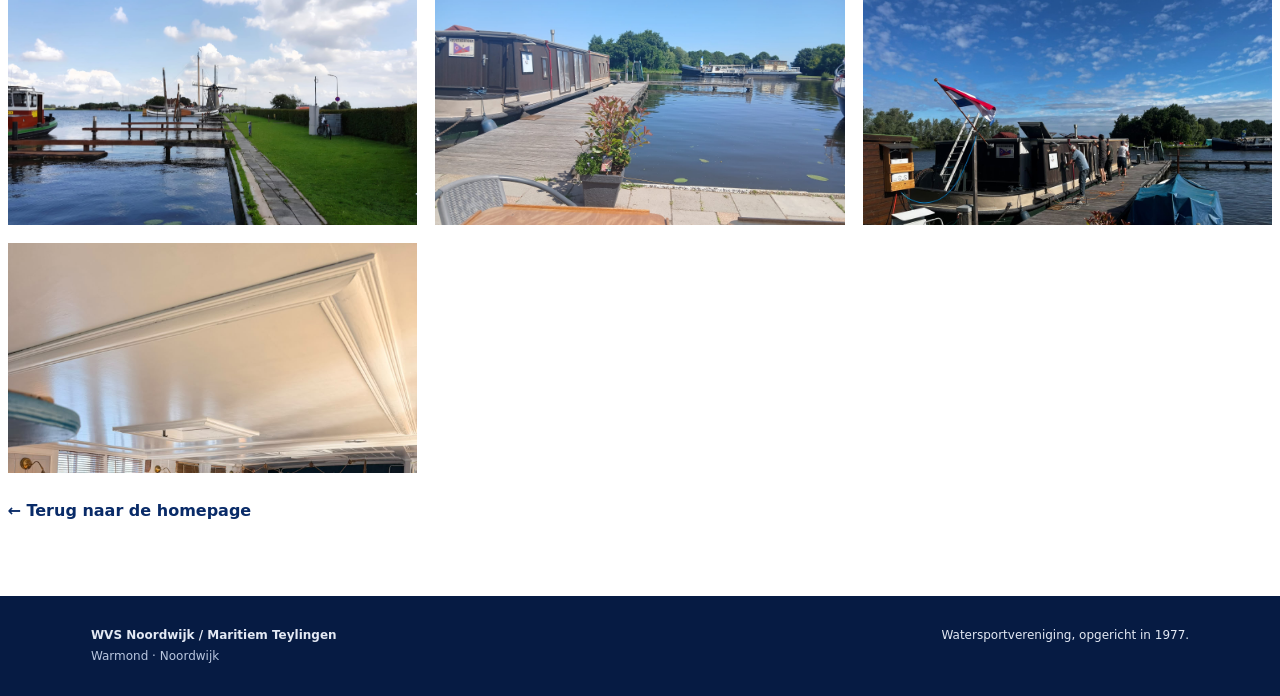
==== commit 8c2b5995: "Add files via upload" ====
--- a/activiteiten.html
+++ b/activiteiten.html
@@ -1,8 +1,61 @@
-<!doctype html><html lang="nl"><head><meta charset="utf-8"><meta name="viewport" content="width=device-width, initial-scale=1"><meta name="description" content="Activiteiten – WVS Noordwijk / Maritiem Teylingen"><title>Activiteiten | WVS Noordwijk / Maritiem Teylingen</title><link rel="stylesheet" href="styles.css"><link rel="icon" type="image/png" href="assets/favicon.png"></head><body><div class="topbar"><div>WARMOND · NOORDWIJK</div><div>TWEE PLEKKEN AAN HET WATER</div></div>
+<!doctype html><html lang="nl"><head><meta charset="utf-8"><meta name="viewport" content="width=device-width, initial-scale=1"><meta name="description" content="Activiteiten – WVS Noordwijk / Maritiem Teylingen"><title>Activiteiten | WVS Noordwijk / Maritiem Teylingen</title><link rel="stylesheet" href="styles.css"><link rel="icon" type="image/png" href="assets/favicon.png"><style>
+.activity-gallery-photos {
+  display: grid;
+  grid-template-columns: repeat(3, minmax(0, 1fr));
+  gap: 18px;
+}
+.activity-gallery-photos .activity-tile {
+  margin: 0;
+  padding: 0;
+  border: 0;
+  background: transparent;
+  overflow: hidden;
+}
+.activity-gallery-photos .activity-photo {
+  width: 100%;
+  aspect-ratio: 4 / 3;
+  overflow: hidden;
+}
+.activity-gallery-photos .activity-photo img {
+  display: block;
+  width: 100%;
+  height: 100%;
+  object-fit: cover;
+  transition: transform .25s ease;
+}
+.activity-gallery-photos .activity-tile:hover .activity-photo img {
+  transform: scale(1.03);
+}
+@media (max-width: 800px) {
+  .activity-gallery-photos { grid-template-columns: repeat(2, minmax(0, 1fr)); gap: 12px; }
+}
+@media (max-width: 480px) {
+  .activity-gallery-photos { grid-template-columns: 1fr; }
+}
+</style></head><body><div class="topbar"><div>WARMOND · NOORDWIJK</div><div>TWEE PLEKKEN AAN HET WATER</div></div>
 <header class="site-header">
   <a class="brand" href="index.html" aria-label="WVS Noordwijk / Maritiem Teylingen home"><span class="brand-mark"><img src="assets/logo-maritiem.png" alt="Logo Maritiem Teylingen"></span><span><strong>WVS Noordwijk / Maritiem Teylingen</strong><small>WARMOND | NOORDWIJK</small></span></a>
   <button class="menu-toggle" aria-expanded="false" aria-controls="main-nav">Menu</button>
-  <nav id="main-nav"><a href="zijldijk.html">Zijldijk</a><a href="noordwijk.html">Noordwijk</a><a href="activiteiten.html">Activiteiten</a><a href="index.html#passanten">Passanten</a></nav>
-</header><main><section class="page-hero"><div class="breadcrumb"><a href="index.html">Home</a> / Activiteiten</div><p class="eyebrow">VAN DE VERENIGING</p><h1>Activiteiten</h1><p class="lead">Foto’s van activiteiten, vrijwilligerswerk en gezellige momenten bij WVS Noordwijk / Maritiem Teylingen.</p></section><section class="page-content"><div class="intro"><div><p class="eyebrow">SAMEN AAN HET WATER</p><h2>Activiteiten van onze vereniging.</h2></div><p>Op deze pagina verzamelen we foto's van activiteiten, gezamenlijke werkdagen, evenementen en gezellige momenten in en rond de haven.</p></div><div class="activity-gallery">
-<article class="activity-tile"><div class="activity-photo"><img data-optional-photo src="assets/activiteiten/activiteit-01.jpg" alt="Onderhoud aan een schip in de haven"><div class="photo-placeholder" style="display:none">Voeg hier de foto toe:<br><strong>assets/activiteiten/activiteit-01.jpg</strong></div></div><div class="activity-caption"><h3>Onderhoud aan onze schepen</h3><p>Samen werken we aan het onderhoud van onze boten en houden we de haven netjes.</p></div></article><article class="activity-tile"><div class="activity-photo"><img data-optional-photo src="assets/activiteiten/activiteit-02.jpg" alt="Zonsondergang boven het water"><div class="photo-placeholder" style="display:none">Voeg hier de foto toe:<br><strong>assets/activiteiten/activiteit-02.jpg</strong></div></div><div class="activity-caption"><h3>Genieten op het water</h3><p>Van een mooie zonsondergang tot een rustige avond aan het water: hier komen we voor.</p></div></article><article class="activity-tile"><div class="activity-photo"><img data-optional-photo src="assets/activiteiten/activiteit-03.jpg" alt="Gezellig samenzijn op het haventerras"><div class="photo-placeholder" style="display:none">Voeg hier de foto toe:<br><strong>assets/activiteiten/activiteit-03.jpg</strong></div></div><div class="activity-caption"><h3>Gezelligheid in de haven</h3><p>Een plek om elkaar te ontmoeten, bij te praten en samen van de haven te genieten.</p></div></article><article class="activity-tile"><div class="activity-photo"><img data-optional-photo src="assets/activiteiten/activiteit-04.jpg" alt="Gezellig samenzijn bij de boten"><div class="photo-placeholder" style="display:none">Voeg hier de foto toe:<br><strong>assets/activiteiten/activiteit-04.jpg</strong></div></div><div class="activity-caption"><h3>Samen genieten</h3><p>Ook buiten het varen om is er ruimte voor gezelligheid en mooie momenten met elkaar.</p></div></article><article class="activity-tile"><div class="activity-photo"><img data-optional-photo src="assets/activiteiten/activiteit-05.jpg" alt="Feestelijk versierde boot in de haven"><div class="photo-placeholder" style="display:none">Voeg hier de foto toe:<br><strong>assets/activiteiten/activiteit-05.jpg</strong></div></div><div class="activity-caption"><h3>Feestelijk versierde schepen</h3><p>Onze boten zien er extra feestelijk uit tijdens bijzondere gelegenheden op het water.</p></div></article><article class="activity-tile"><div class="activity-photo"><img data-optional-photo src="assets/activiteiten/activiteit-06.jpg" alt="Verlichte boten tijdens een avond op het water"><div class="photo-placeholder" style="display:none">Voeg hier de foto toe:<br><strong>assets/activiteiten/activiteit-06.jpg</strong></div></div><div class="activity-caption"><h3>Avond op het water</h3><p>Met lichtjes en versierde schepen wordt een avond op het water een bijzonder moment.</p></div></article></div><a class="back-link" href="index.html">← Terug naar de homepage</a></section></main><footer><div><strong>WVS Noordwijk / Maritiem Teylingen</strong><span>Warmond · Noordwijk</span></div><div>Watersportvereniging, opgericht in 1977.</div></footer>
-<script src="script.js"></script></body></html>
+  <nav id="main-nav"><a href="index.html#locaties">Locaties</a><a href="zijldijk.html">Zijldijk</a><a href="noordwijk.html">Noordwijk</a><a href="activiteiten.html">Activiteiten</a><a href="index.html#passanten">Passanten</a><a class="nav-button" href="index.html#lid-worden">Lid worden</a></nav>
+</header><main><section class="page-hero"><div class="breadcrumb"><a href="index.html">Home</a> / Activiteiten</div><p class="eyebrow">VAN DE VERENIGING</p><h1>Activiteiten</h1><p class="lead">Foto’s van activiteiten, vrijwilligerswerk en gezellige momenten bij WVS Noordwijk / Maritiem Teylingen.</p></section><section class="page-content">
+  <div class="activity-gallery activity-gallery-photos">
+    <figure class="activity-tile"><div class="activity-photo"><img src="assets/activiteiten/activiteit-01.jpg" alt="Foto 1" loading="lazy"></div></figure>
+    <figure class="activity-tile"><div class="activity-photo"><img src="assets/activiteiten/activiteit-02.jpg" alt="Foto 2" loading="lazy"></div></figure>
+    <figure class="activity-tile"><div class="activity-photo"><img src="assets/activiteiten/activiteit-03.jpg" alt="Foto 3" loading="lazy"></div></figure>
+    <figure class="activity-tile"><div class="activity-photo"><img src="assets/activiteiten/activiteit-04.jpg" alt="Foto 4" loading="lazy"></div></figure>
+    <figure class="activity-tile"><div class="activity-photo"><img src="assets/activiteiten/activiteit-05.jpg" alt="Foto 5" loading="lazy"></div></figure>
+    <figure class="activity-tile"><div class="activity-photo"><img src="assets/activiteiten/activiteit-06.jpg" alt="Foto 6" loading="lazy"></div></figure>
+    <figure class="activity-tile"><div class="activity-photo"><img src="assets/activiteiten/activiteit-07.jpg" alt="Foto 7" loading="lazy"></div></figure>
+    <figure class="activity-tile"><div class="activity-photo"><img src="assets/activiteiten/activiteit-08.jpg" alt="Foto 8" loading="lazy"></div></figure>
+    <figure class="activity-tile"><div class="activity-photo"><img src="assets/activiteiten/activiteit-09.jpg" alt="Foto 9" loading="lazy"></div></figure>
+    <figure class="activity-tile"><div class="activity-photo"><img src="assets/activiteiten/activiteit-10.jpg" alt="Foto 10" loading="lazy"></div></figure>
+    <figure class="activity-tile"><div class="activity-photo"><img src="assets/activiteiten/activiteit-11.jpg" alt="Foto 11" loading="lazy"></div></figure>
+    <figure class="activity-tile"><div class="activity-photo"><img src="assets/activiteiten/activiteit-12.jpg" alt="Foto 12" loading="lazy"></div></figure>
+    <figure class="activity-tile"><div class="activity-photo"><img src="assets/activiteiten/activiteit-13.jpg" alt="Foto 13" loading="lazy"></div></figure>
+    <figure class="activity-tile"><div class="activity-photo"><img src="assets/activiteiten/activiteit-14.jpg" alt="Foto 14" loading="lazy"></div></figure>
+    <figure class="activity-tile"><div class="activity-photo"><img src="assets/activiteiten/activiteit-15.jpg" alt="Foto 15" loading="lazy"></div></figure>
+    <figure class="activity-tile"><div class="activity-photo"><img src="assets/activiteiten/activiteit-16.jpg" alt="Foto 16" loading="lazy"></div></figure>
+  </div>
+  <a class="back-link" href="index.html">← Terug naar de homepage</a>
+</section></main><footer><div><strong>WVS Noordwijk / Maritiem Teylingen</strong><span>Warmond · Noordwijk</span></div><div>Watersportvereniging, opgericht in 1977.</div></footer>
+<script src="script.js"></script></body></html>
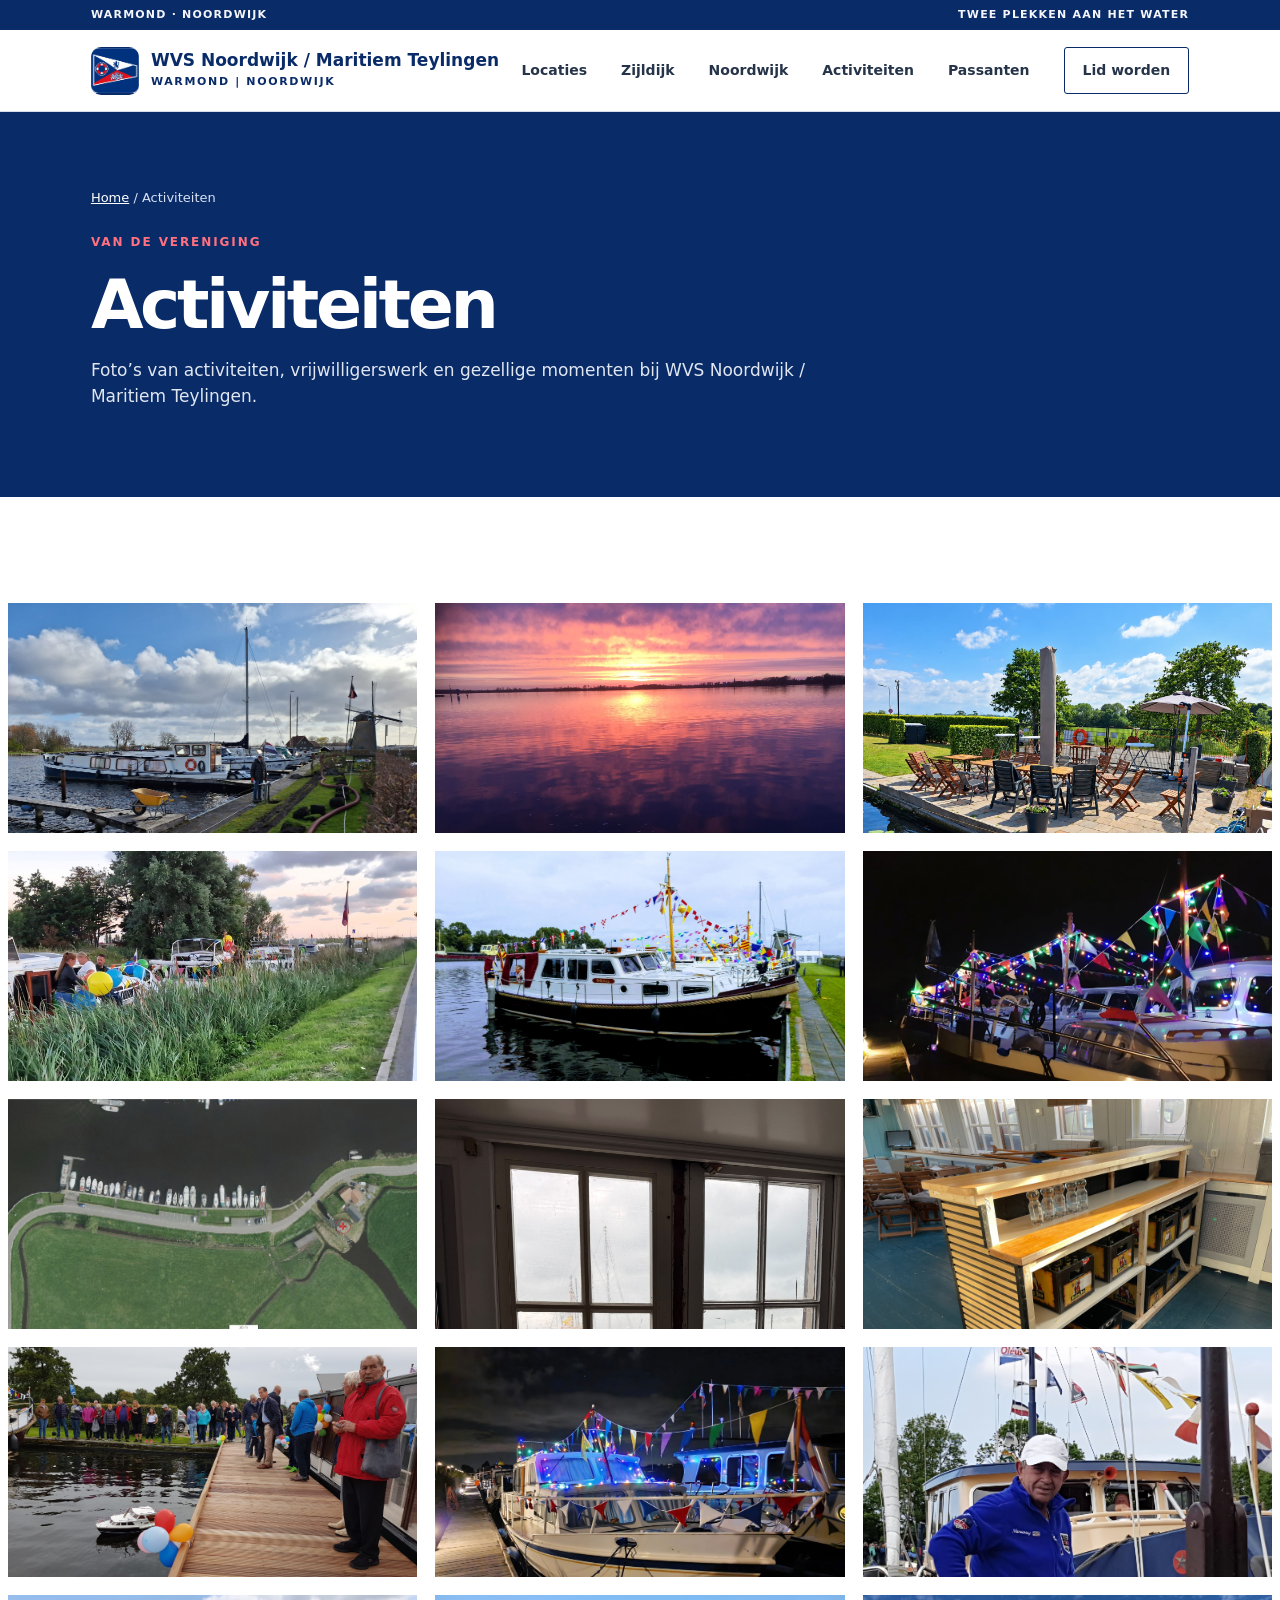
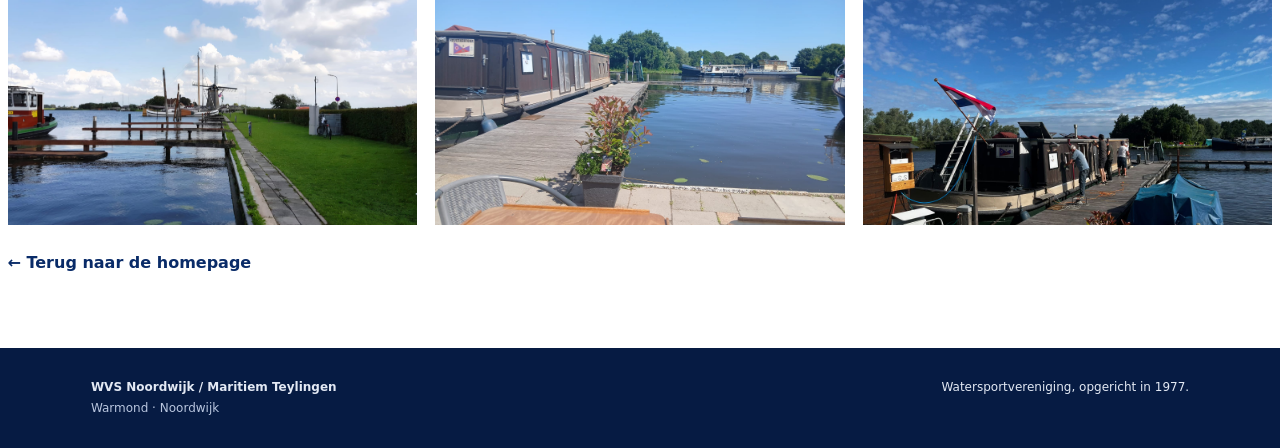
==== commit 9959a667: "Update activiteiten.html" ====
--- a/activiteiten.html
+++ b/activiteiten.html
@@ -54,8 +54,7 @@
     <figure class="activity-tile"><div class="activity-photo"><img src="assets/activiteiten/activiteit-13.jpg" alt="Foto 13" loading="lazy"></div></figure>
     <figure class="activity-tile"><div class="activity-photo"><img src="assets/activiteiten/activiteit-14.jpg" alt="Foto 14" loading="lazy"></div></figure>
     <figure class="activity-tile"><div class="activity-photo"><img src="assets/activiteiten/activiteit-15.jpg" alt="Foto 15" loading="lazy"></div></figure>
-    <figure class="activity-tile"><div class="activity-photo"><img src="assets/activiteiten/activiteit-16.jpg" alt="Foto 16" loading="lazy"></div></figure>
   </div>
   <a class="back-link" href="index.html">← Terug naar de homepage</a>
 </section></main><footer><div><strong>WVS Noordwijk / Maritiem Teylingen</strong><span>Warmond · Noordwijk</span></div><div>Watersportvereniging, opgericht in 1977.</div></footer>
-<script src="script.js"></script></body></html>+<script src="script.js"></script></body></html>
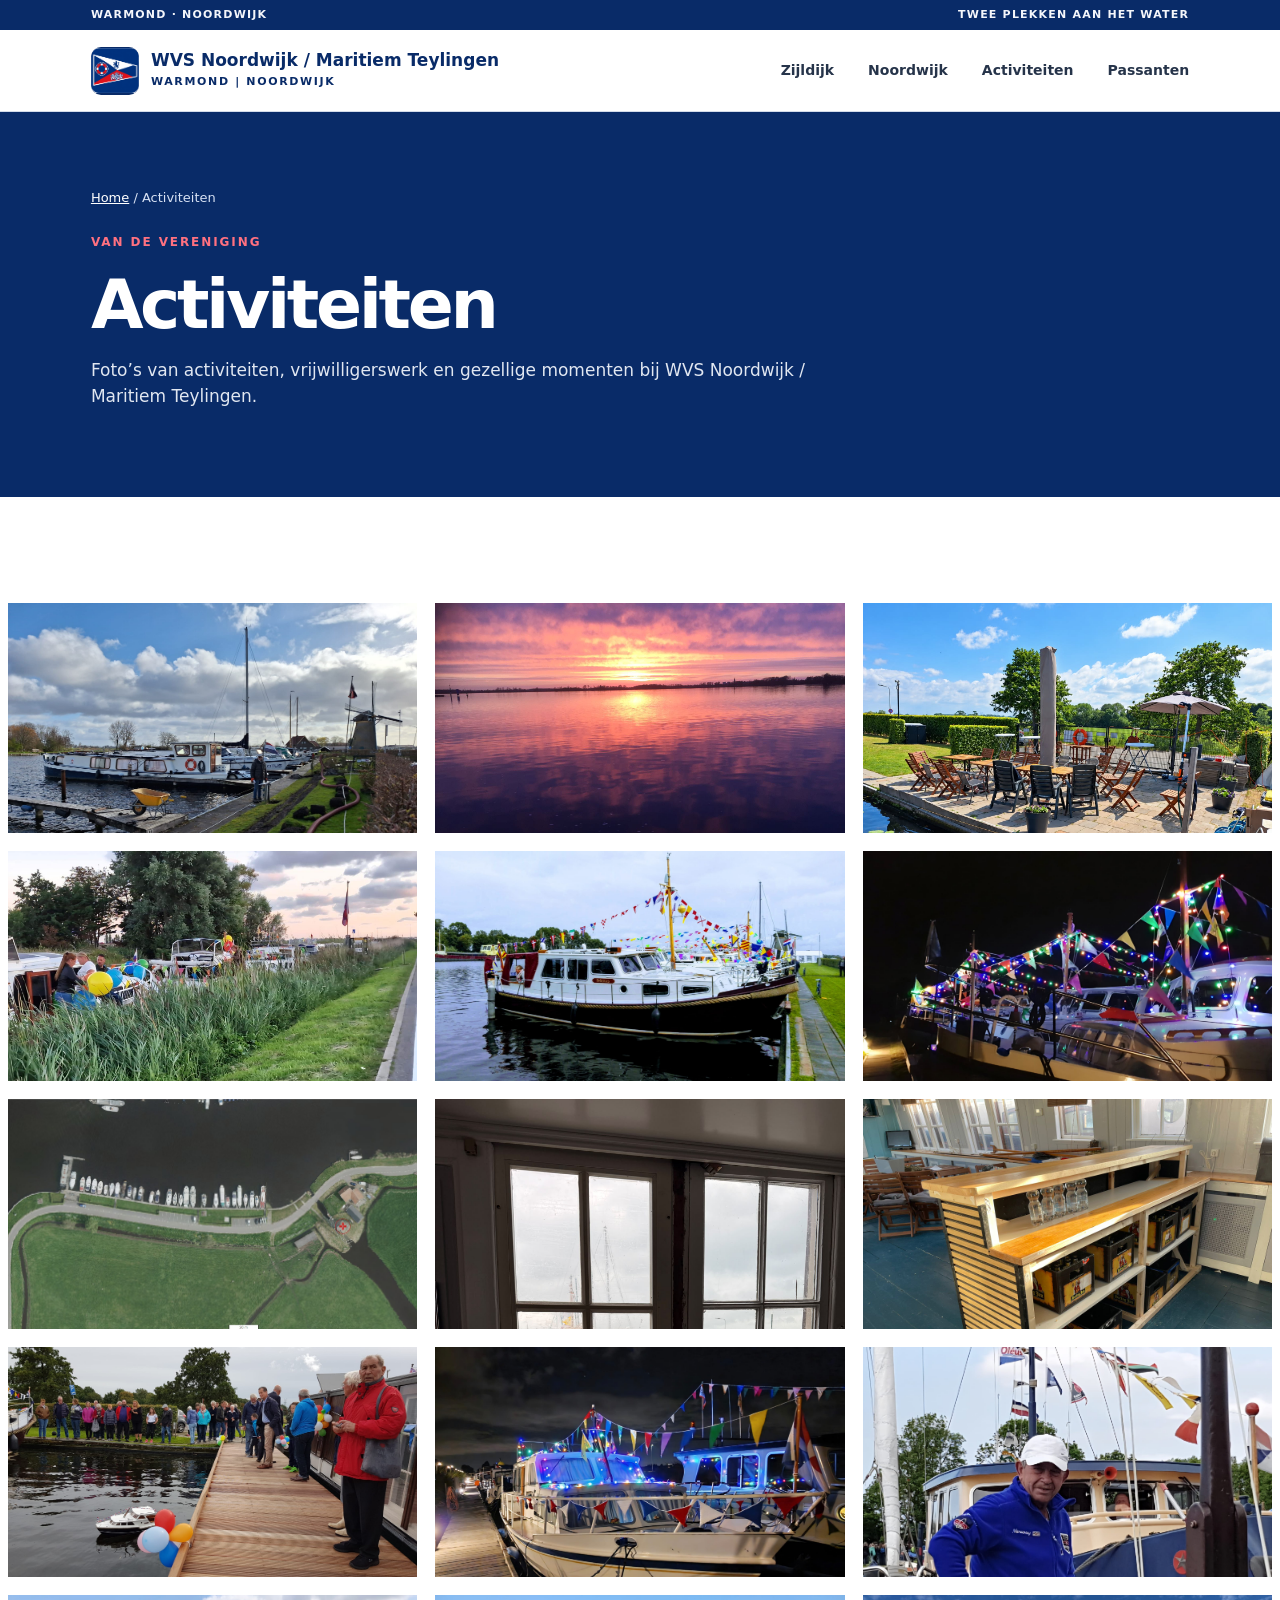
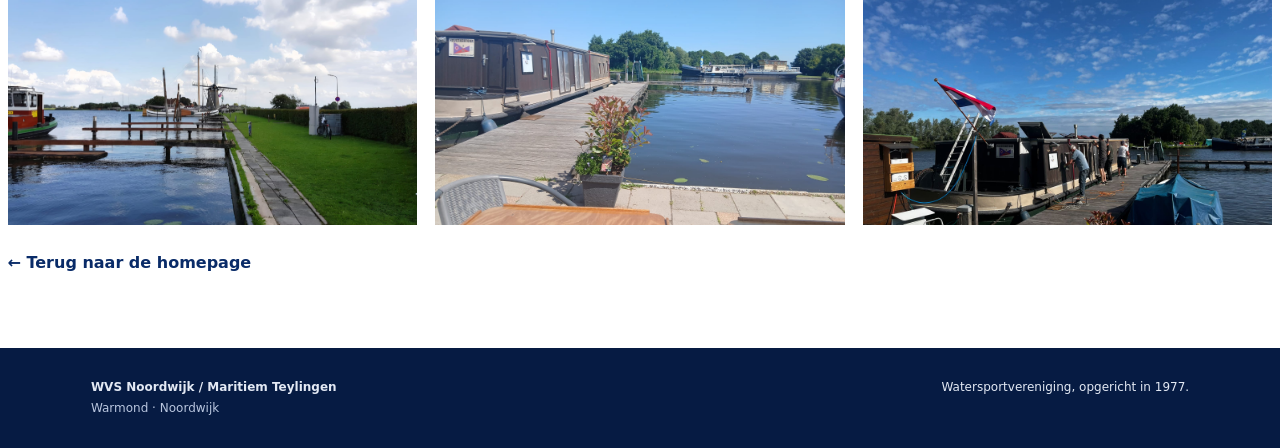
==== commit edc22c35: "Update activiteiten.html" ====
--- a/activiteiten.html
+++ b/activiteiten.html
@@ -36,7 +36,7 @@
 <header class="site-header">
   <a class="brand" href="index.html" aria-label="WVS Noordwijk / Maritiem Teylingen home"><span class="brand-mark"><img src="assets/logo-maritiem.png" alt="Logo Maritiem Teylingen"></span><span><strong>WVS Noordwijk / Maritiem Teylingen</strong><small>WARMOND | NOORDWIJK</small></span></a>
   <button class="menu-toggle" aria-expanded="false" aria-controls="main-nav">Menu</button>
-  <nav id="main-nav"><a href="index.html#locaties">Locaties</a><a href="zijldijk.html">Zijldijk</a><a href="noordwijk.html">Noordwijk</a><a href="activiteiten.html">Activiteiten</a><a href="index.html#passanten">Passanten</a><a class="nav-button" href="index.html#lid-worden">Lid worden</a></nav>
+  <nav id="main-nav"><a href="zijldijk.html">Zijldijk</a><a href="noordwijk.html">Noordwijk</a><a href="activiteiten.html">Activiteiten</a><a href="index.html#passanten">Passanten</a></nav>
 </header><main><section class="page-hero"><div class="breadcrumb"><a href="index.html">Home</a> / Activiteiten</div><p class="eyebrow">VAN DE VERENIGING</p><h1>Activiteiten</h1><p class="lead">Foto’s van activiteiten, vrijwilligerswerk en gezellige momenten bij WVS Noordwijk / Maritiem Teylingen.</p></section><section class="page-content">
   <div class="activity-gallery activity-gallery-photos">
     <figure class="activity-tile"><div class="activity-photo"><img src="assets/activiteiten/activiteit-01.jpg" alt="Foto 1" loading="lazy"></div></figure>
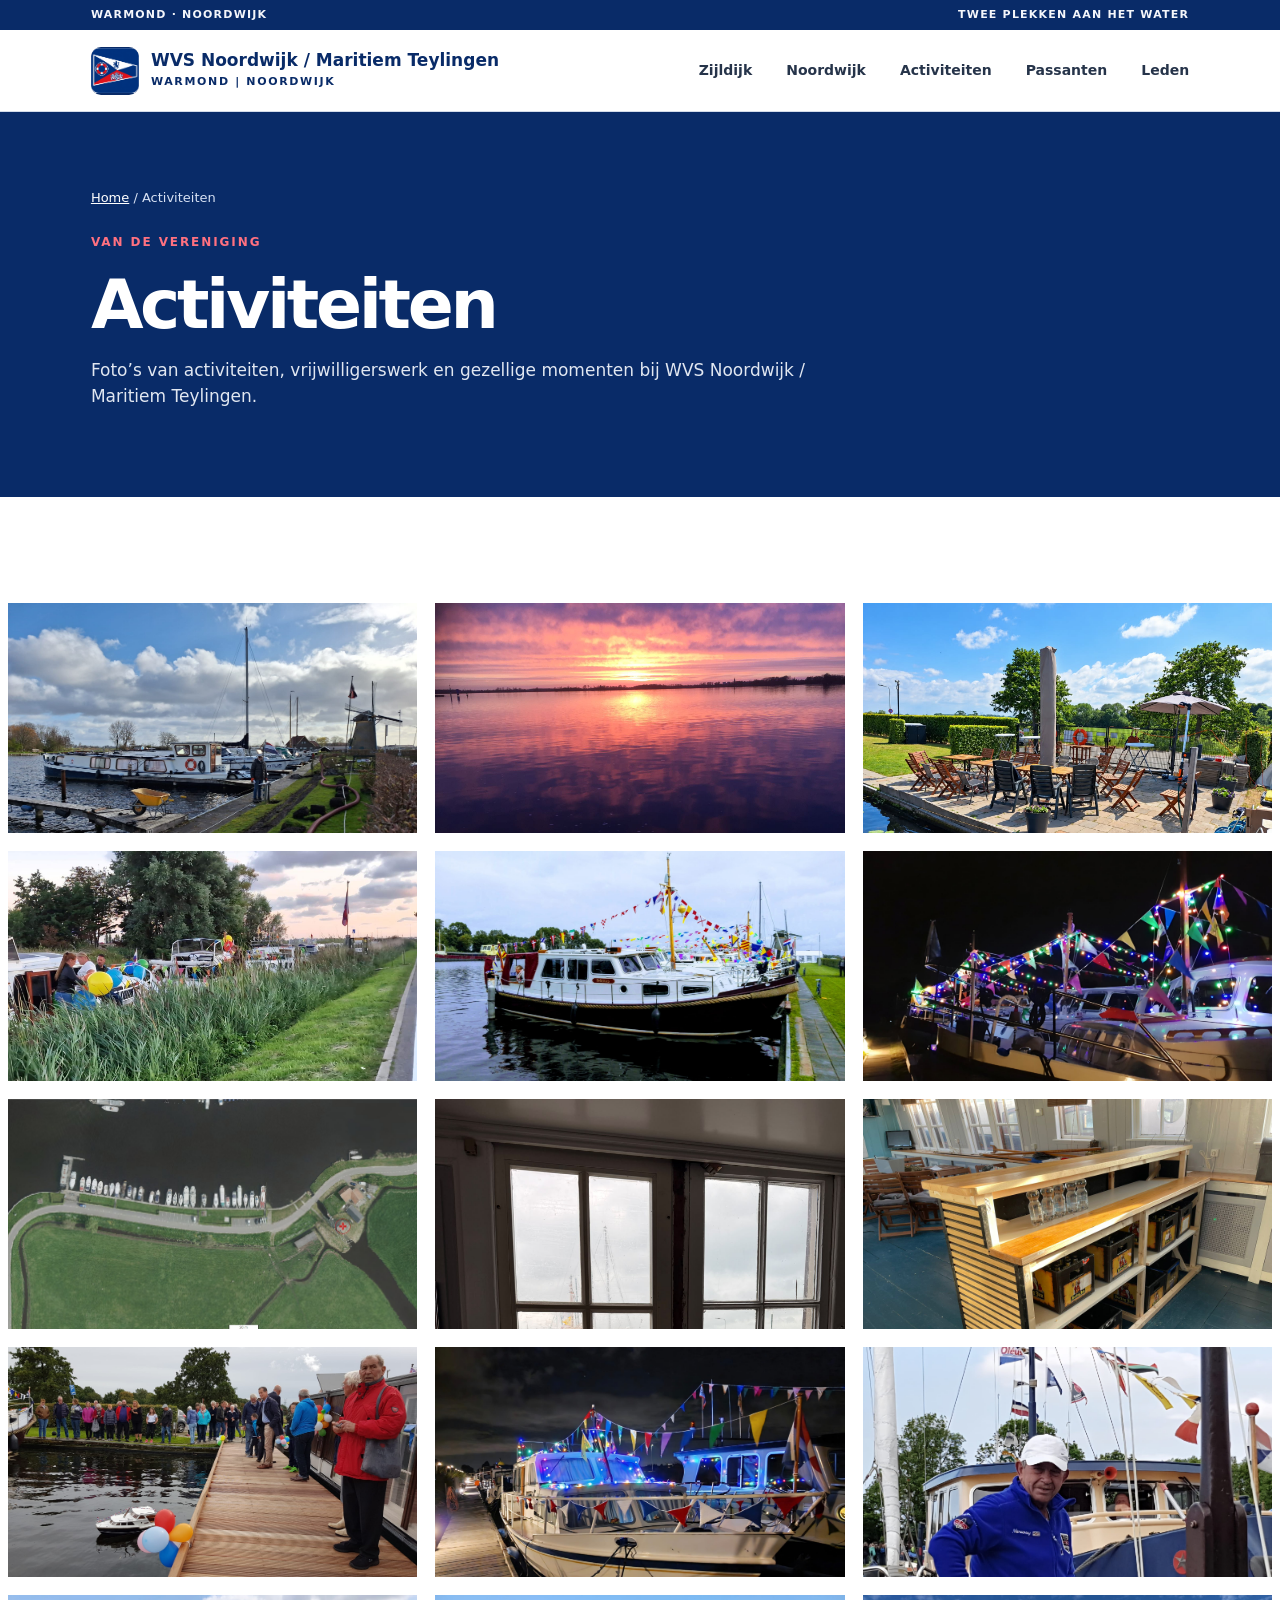
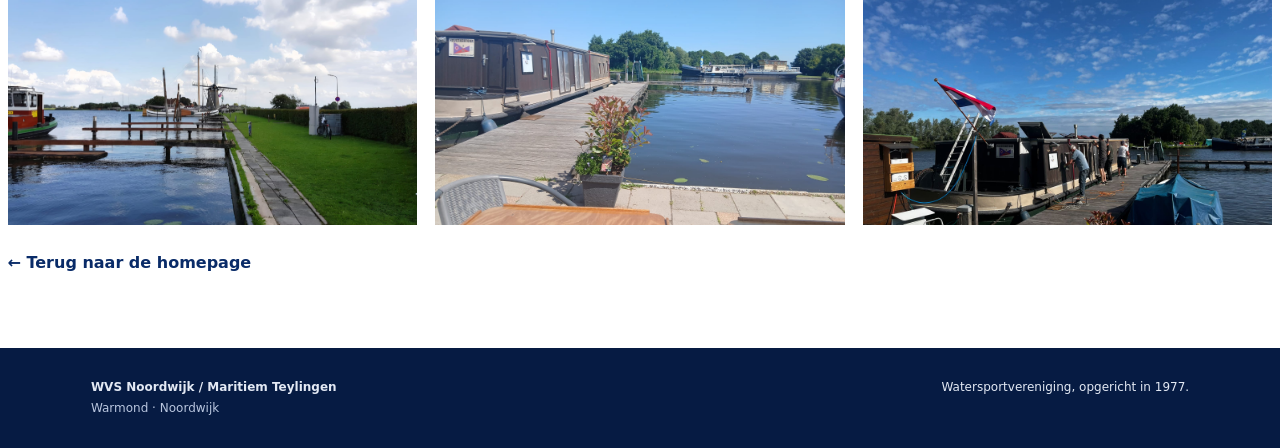
==== commit dd97652e: "Add files via upload" ====
--- a/activiteiten.html
+++ b/activiteiten.html
@@ -36,7 +36,7 @@
 <header class="site-header">
   <a class="brand" href="index.html" aria-label="WVS Noordwijk / Maritiem Teylingen home"><span class="brand-mark"><img src="assets/logo-maritiem.png" alt="Logo Maritiem Teylingen"></span><span><strong>WVS Noordwijk / Maritiem Teylingen</strong><small>WARMOND | NOORDWIJK</small></span></a>
   <button class="menu-toggle" aria-expanded="false" aria-controls="main-nav">Menu</button>
-  <nav id="main-nav"><a href="zijldijk.html">Zijldijk</a><a href="noordwijk.html">Noordwijk</a><a href="activiteiten.html">Activiteiten</a><a href="index.html#passanten">Passanten</a></nav>
+  <nav id="main-nav"><a href="zijldijk.html">Zijldijk</a><a href="noordwijk.html">Noordwijk</a><a href="activiteiten.html">Activiteiten</a><a href="index.html#passanten">Passanten</a><a href="leden.html">Leden</a></nav>
 </header><main><section class="page-hero"><div class="breadcrumb"><a href="index.html">Home</a> / Activiteiten</div><p class="eyebrow">VAN DE VERENIGING</p><h1>Activiteiten</h1><p class="lead">Foto’s van activiteiten, vrijwilligerswerk en gezellige momenten bij WVS Noordwijk / Maritiem Teylingen.</p></section><section class="page-content">
   <div class="activity-gallery activity-gallery-photos">
     <figure class="activity-tile"><div class="activity-photo"><img src="assets/activiteiten/activiteit-01.jpg" alt="Foto 1" loading="lazy"></div></figure>
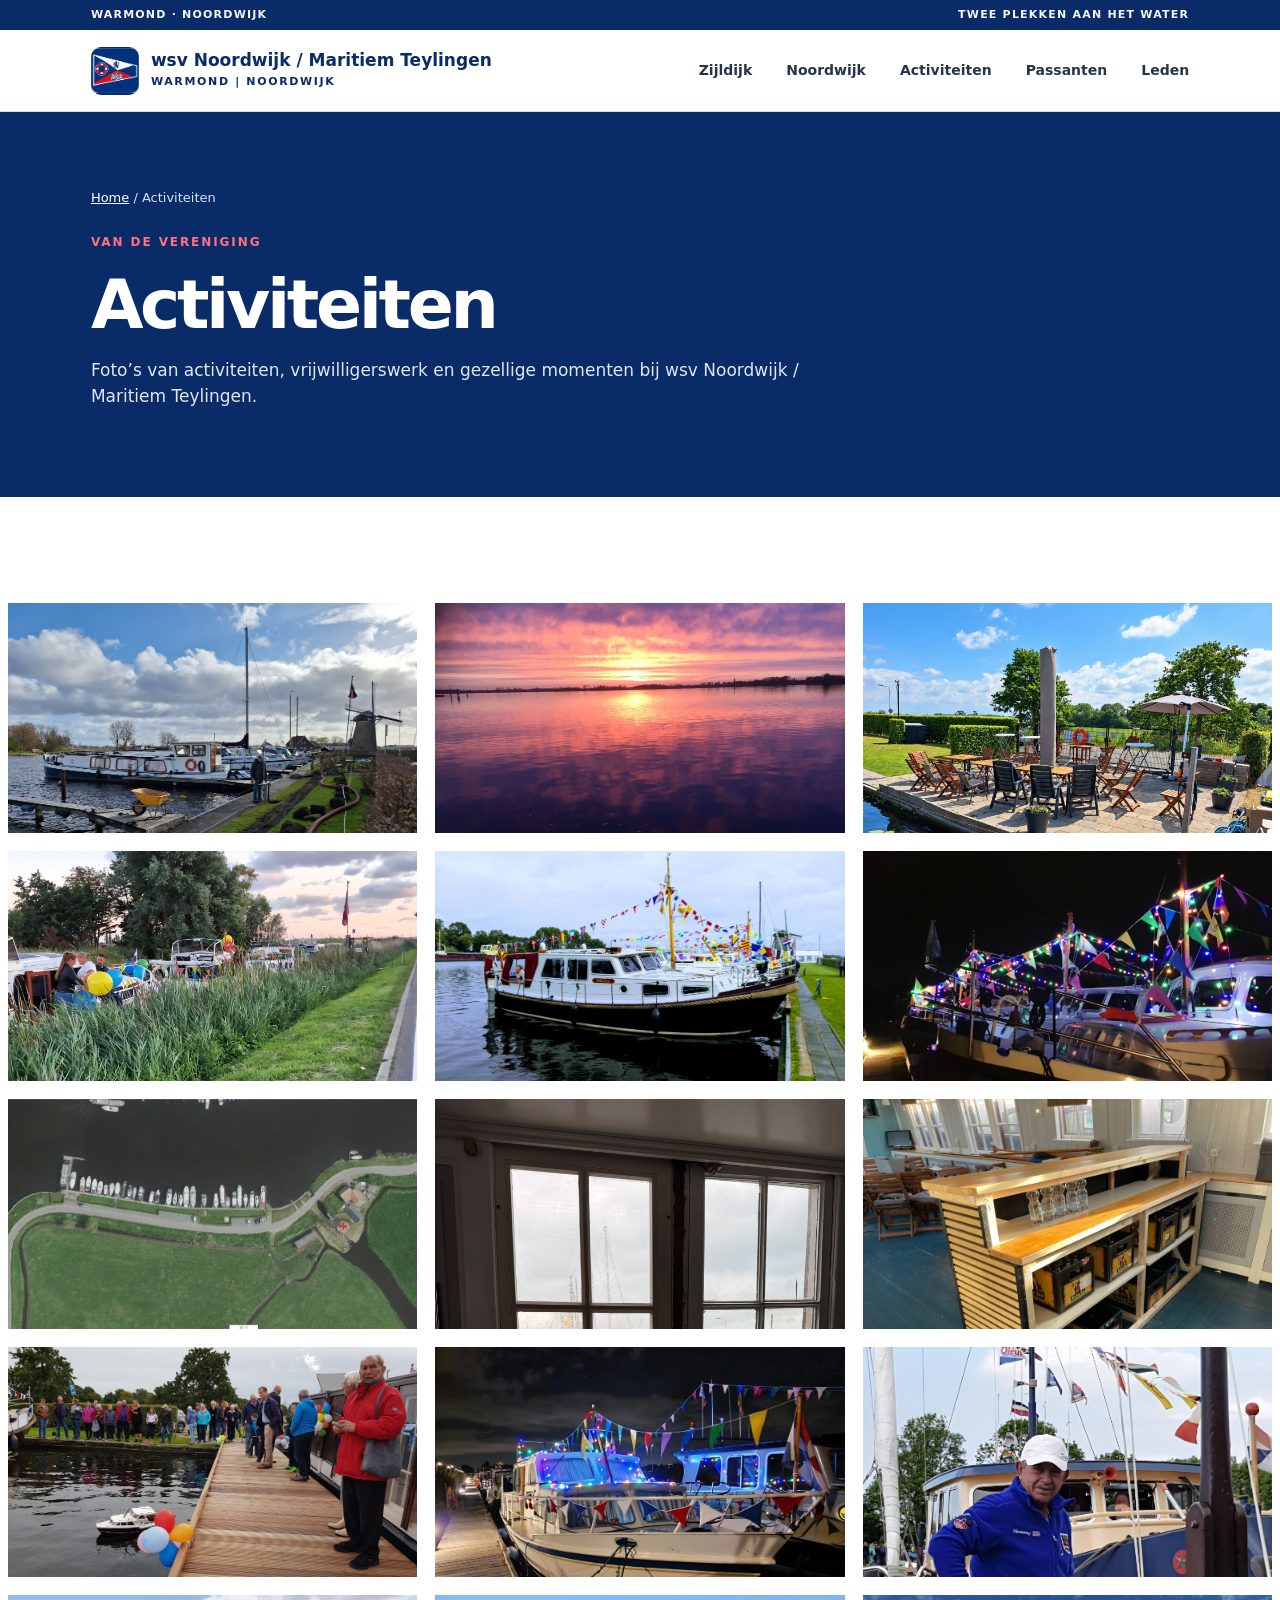
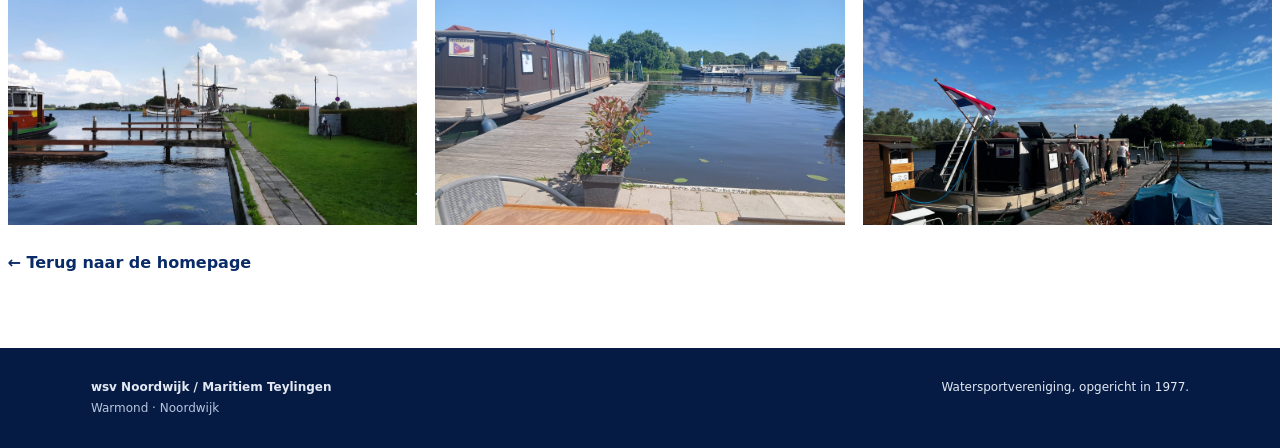
==== commit 055bea31: "Update activiteiten.html" ====
--- a/activiteiten.html
+++ b/activiteiten.html
@@ -1,4 +1,4 @@
-<!doctype html><html lang="nl"><head><meta charset="utf-8"><meta name="viewport" content="width=device-width, initial-scale=1"><meta name="description" content="Activiteiten – WVS Noordwijk / Maritiem Teylingen"><title>Activiteiten | WVS Noordwijk / Maritiem Teylingen</title><link rel="stylesheet" href="styles.css"><link rel="icon" type="image/png" href="assets/favicon.png"><style>
+<!doctype html><html lang="nl"><head><meta charset="utf-8"><meta name="viewport" content="width=device-width, initial-scale=1"><meta name="description" content="Activiteiten – wsv Noordwijk / Maritiem Teylingen"><title>Activiteiten | wsv Noordwijk / Maritiem Teylingen</title><link rel="stylesheet" href="styles.css"><link rel="icon" type="image/png" href="assets/favicon.png"><style>
 .activity-gallery-photos {
   display: grid;
   grid-template-columns: repeat(3, minmax(0, 1fr));
@@ -34,10 +34,10 @@
 }
 </style></head><body><div class="topbar"><div>WARMOND · NOORDWIJK</div><div>TWEE PLEKKEN AAN HET WATER</div></div>
 <header class="site-header">
-  <a class="brand" href="index.html" aria-label="WVS Noordwijk / Maritiem Teylingen home"><span class="brand-mark"><img src="assets/logo-maritiem.png" alt="Logo Maritiem Teylingen"></span><span><strong>WVS Noordwijk / Maritiem Teylingen</strong><small>WARMOND | NOORDWIJK</small></span></a>
+  <a class="brand" href="index.html" aria-label="wsv Noordwijk / Maritiem Teylingen home"><span class="brand-mark"><img src="assets/logo-maritiem.png" alt="Logo Maritiem Teylingen"></span><span><strong>wsv Noordwijk / Maritiem Teylingen</strong><small>WARMOND | NOORDWIJK</small></span></a>
   <button class="menu-toggle" aria-expanded="false" aria-controls="main-nav">Menu</button>
   <nav id="main-nav"><a href="zijldijk.html">Zijldijk</a><a href="noordwijk.html">Noordwijk</a><a href="activiteiten.html">Activiteiten</a><a href="index.html#passanten">Passanten</a><a href="leden.html">Leden</a></nav>
-</header><main><section class="page-hero"><div class="breadcrumb"><a href="index.html">Home</a> / Activiteiten</div><p class="eyebrow">VAN DE VERENIGING</p><h1>Activiteiten</h1><p class="lead">Foto’s van activiteiten, vrijwilligerswerk en gezellige momenten bij WVS Noordwijk / Maritiem Teylingen.</p></section><section class="page-content">
+</header><main><section class="page-hero"><div class="breadcrumb"><a href="index.html">Home</a> / Activiteiten</div><p class="eyebrow">VAN DE VERENIGING</p><h1>Activiteiten</h1><p class="lead">Foto’s van activiteiten, vrijwilligerswerk en gezellige momenten bij wsv Noordwijk / Maritiem Teylingen.</p></section><section class="page-content">
   <div class="activity-gallery activity-gallery-photos">
     <figure class="activity-tile"><div class="activity-photo"><img src="assets/activiteiten/activiteit-01.jpg" alt="Foto 1" loading="lazy"></div></figure>
     <figure class="activity-tile"><div class="activity-photo"><img src="assets/activiteiten/activiteit-02.jpg" alt="Foto 2" loading="lazy"></div></figure>
@@ -56,5 +56,5 @@
     <figure class="activity-tile"><div class="activity-photo"><img src="assets/activiteiten/activiteit-15.jpg" alt="Foto 15" loading="lazy"></div></figure>
   </div>
   <a class="back-link" href="index.html">← Terug naar de homepage</a>
-</section></main><footer><div><strong>WVS Noordwijk / Maritiem Teylingen</strong><span>Warmond · Noordwijk</span></div><div>Watersportvereniging, opgericht in 1977.</div></footer>
+</section></main><footer><div><strong>wsv Noordwijk / Maritiem Teylingen</strong><span>Warmond · Noordwijk</span></div><div>Watersportvereniging, opgericht in 1977.</div></footer>
 <script src="script.js"></script></body></html>
